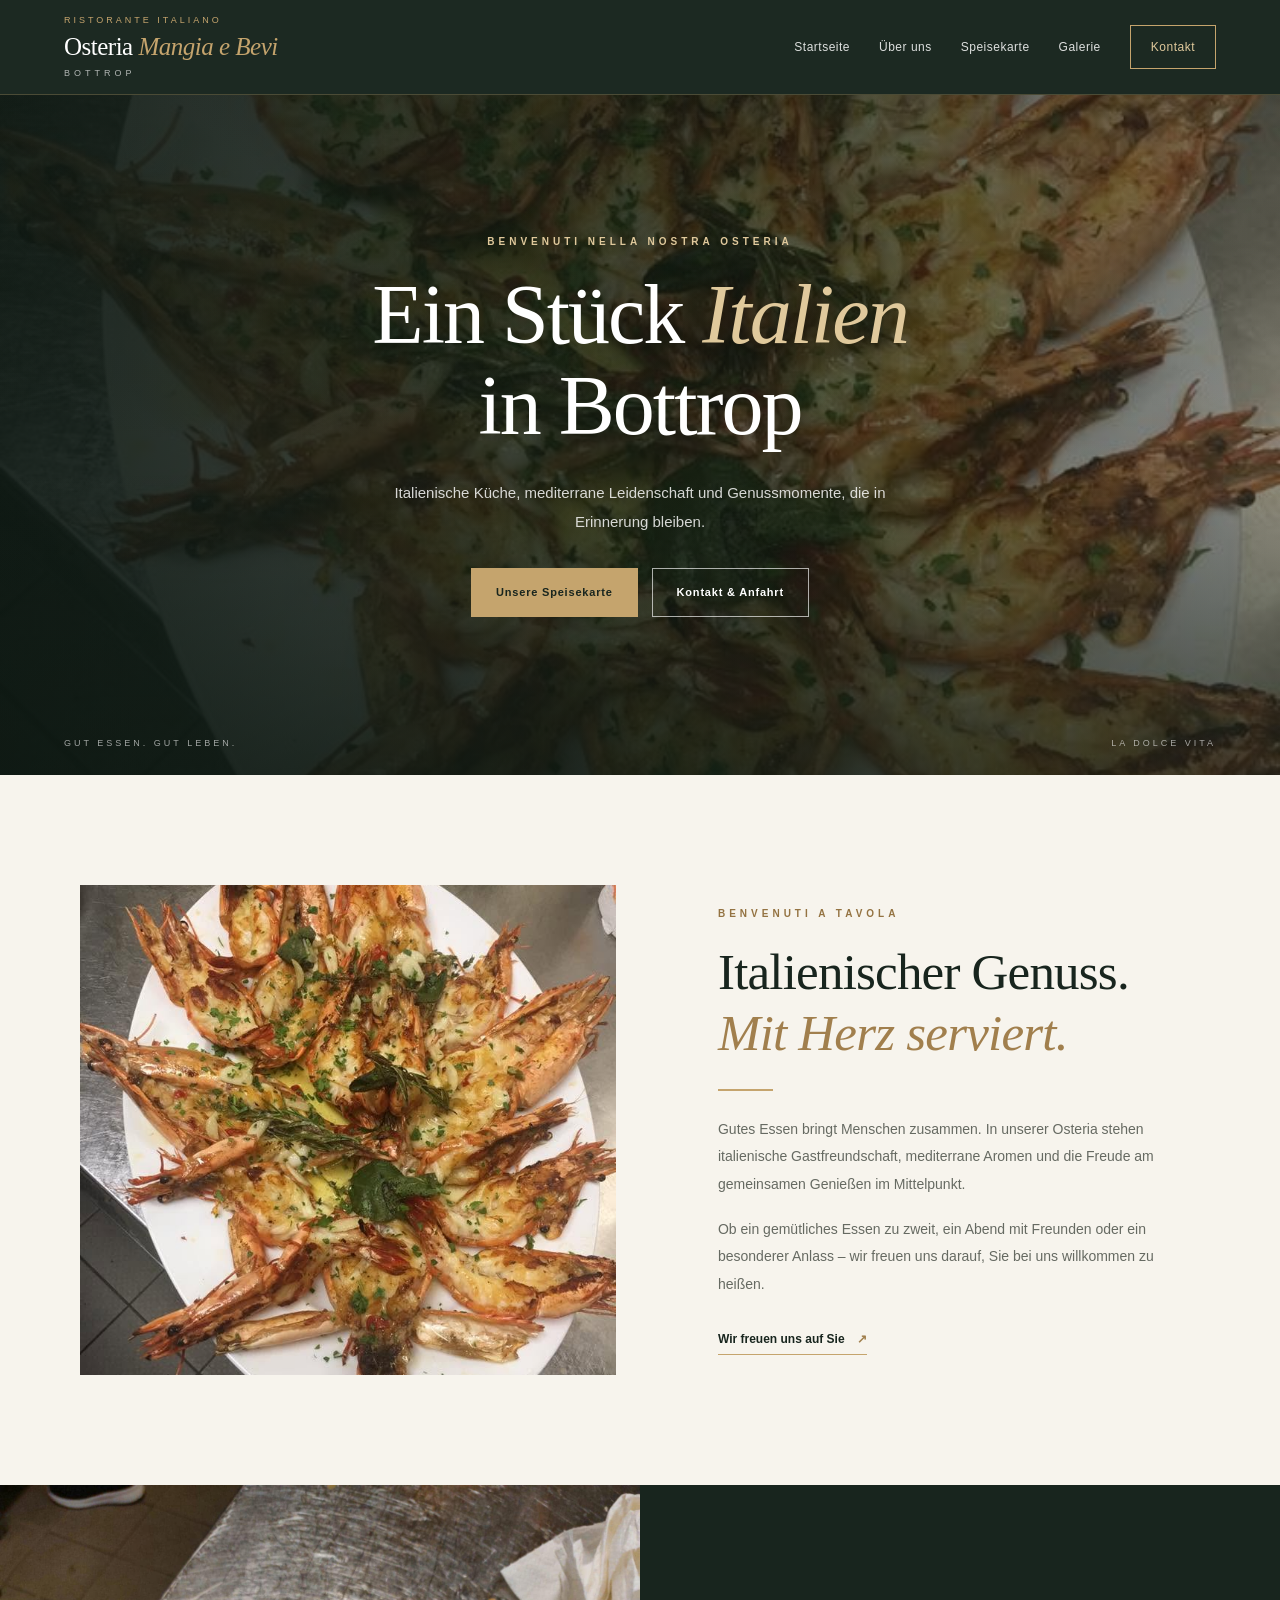
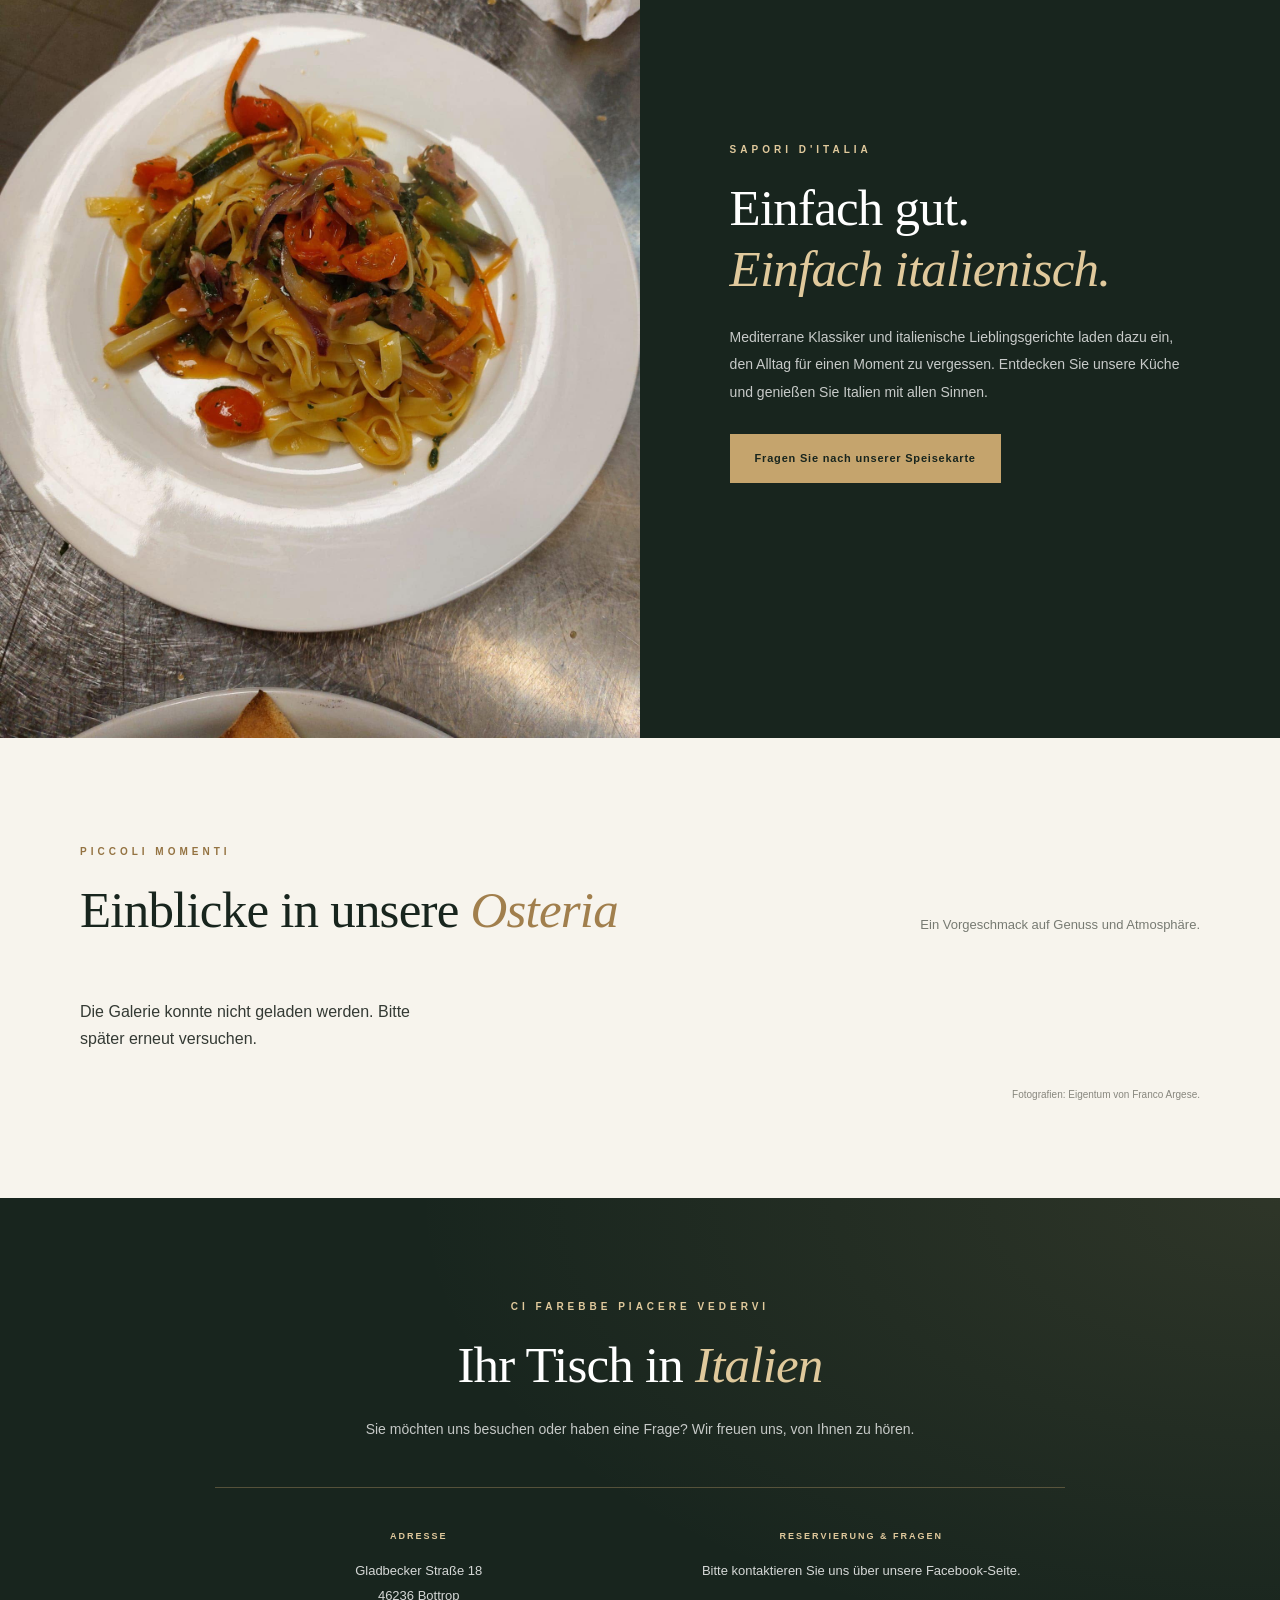
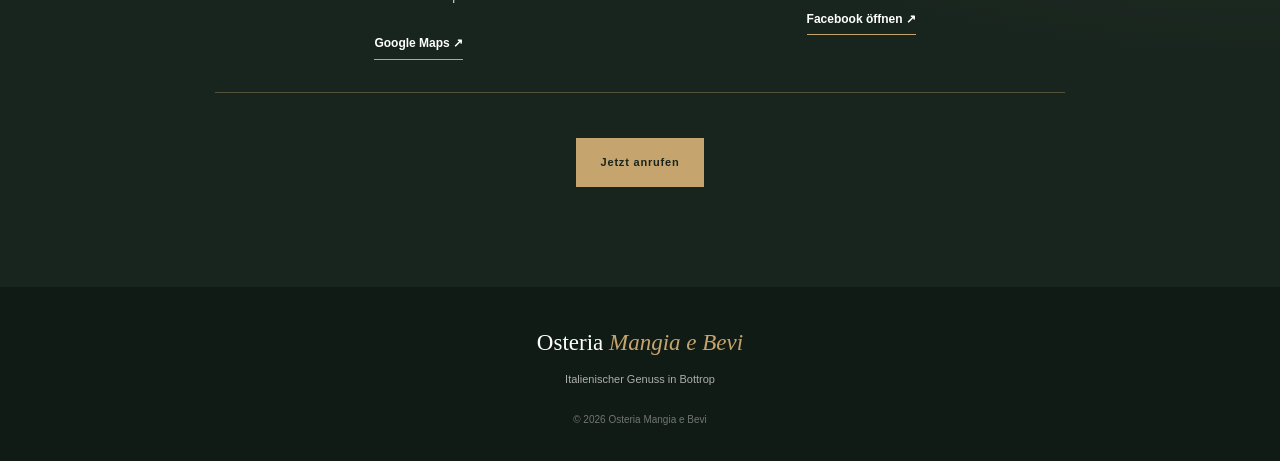
==== index.html @ 904810dc "Update index.html" ====
<!DOCTYPE html>
<html lang="de">
<head>
  <meta charset="UTF-8">
  <meta name="viewport" content="width=device-width, initial-scale=1.0">
  <meta name="theme-color" content="#18251e">
  <meta name="description" content="Osteria Mangia e Bevi in Bottrop – italienische Küche, mediterrane Spezialitäten und herzliche Gastfreundschaft.">
  <title>Osteria Mangia e Bevi | Bottrop</title>
  <link rel="stylesheet" href="styles.css">

  <style>
    .gallery-tools {
      display: flex;
      flex-wrap: wrap;
      align-items: center;
      gap: 15px;
      margin-bottom: 24px;
    }

    .gallery-folder-button {
      display: inline-block;
      padding: 12px 18px;
      border: 1px solid #c5a46d;
      color: #18251e;
      background: #c5a46d;
      font: inherit;
      font-size: 12px;
      cursor: pointer;
    }

    .gallery-folder-button:hover {
      background: #e0c99c;
    }

    .gallery-status {
      color: #777a72;
      font-size: 12px;
    }

    .gallery-item img {
      cursor: zoom-in;
    }

    .gallery-lightbox {
      position: fixed;
      z-index: 9999;
      inset: 0;
      display: none;
      align-items: center;
      justify-content: center;
      padding: 25px;
      background: rgba(10, 15, 11, 0.94);
    }

    .gallery-lightbox.is-open {
      display: flex;
    }

    .gallery-lightbox img {
      width: auto;
      max-width: 92vw;
      max-height: 85vh;
      object-fit: contain;
    }

    .gallery-lightbox-close {
      position: absolute;
      top: 15px;
      right: 22px;
      padding: 5px 12px;
      border: 1px solid #c5a46d;
      color: white;
      background: transparent;
      font-size: 28px;
      cursor: pointer;
    }

    @media (max-width: 700px) {
      .gallery-tools {
        align-items: flex-start;
        flex-direction: column;
      }
    }
  </style>
</head>

<body>

  <header class="site-header">
    <div class="header-inner">
      <a class="brand" href="#start" aria-label="Osteria Mangia e Bevi">
        <span class="brand-small">RISTORANTE ITALIANO</span>
        <span class="brand-name">Osteria <em>Mangia e Bevi</em></span>
        <span class="brand-location">BOTTROP</span>
      </a>

      <button class="menu-toggle" id="menu-toggle" type="button"
        aria-label="Menü öffnen" aria-expanded="false">
        <span></span><span></span><span></span>
      </button>

      <nav class="main-nav" id="main-nav" aria-label="Hauptnavigation">
        <a href="#start">Startseite</a>
        <a href="#osteria">Über uns</a>
        <a href="#speisekarte">Speisekarte</a>
        <a href="#galerie">Galerie</a>
        <a href="#kontakt" class="nav-contact">Kontakt</a>
      </nav>
    </div>
  </header>

  <main>
    <section class="hero" id="start">
      <div class="hero-overlay"></div>
      <div class="hero-content">
        <p class="eyebrow">Benvenuti nella nostra Osteria</p>
        <h1>Ein Stück <em>Italien</em><br>in Bottrop</h1>
        <p class="hero-description">
          Italienische Küche, mediterrane Leidenschaft und
          Genussmomente, die in Erinnerung bleiben.
        </p>
        <div class="hero-actions">
          <a href="#speisekarte" class="button button-primary">Unsere Speisekarte</a>
          <a href="#kontakt" class="button button-outline">Kontakt &amp; Anfahrt</a>
        </div>
      </div>
      <div class="hero-bottom">
        <span>GUT ESSEN. GUT LEBEN.</span>
        <span>LA DOLCE VITA</span>
      </div>
    </section>

    <section class="intro section-wrap" id="osteria">
      <div class="intro-image image-frame">
        <img src="images/grill1.jpg"
          alt="Mediterrane Küche der Osteria Mangia e Bevi" loading="lazy">
      </div>
      <div class="intro-content">
        <p class="eyebrow eyebrow-dark">Benvenuti a tavola</p>
        <h2>Italienischer Genuss.<br><em>Mit Herz serviert.</em></h2>
        <div class="small-divider"></div>
        <p>
          Gutes Essen bringt Menschen zusammen. In unserer Osteria
          stehen italienische Gastfreundschaft, mediterrane Aromen
          und die Freude am gemeinsamen Genießen im Mittelpunkt.
        </p>
        <p>
          Ob ein gemütliches Essen zu zweit, ein Abend mit Freunden
          oder ein besonderer Anlass – wir freuen uns darauf,
          Sie bei uns willkommen zu heißen.
        </p>
        <a href="#kontakt" class="text-link">Wir freuen uns auf Sie <span>↗</span></a>
      </div>
    </section>

    <section class="menu-teaser section-wrap" id="speisekarte">
      <div class="menu-image">
        <img src="images/pasta1.jpg" alt="Italienische Pasta" loading="lazy">
      </div>
      <div class="menu-content">
        <p class="eyebrow">Sapori d'Italia</p>
        <h2>Einfach gut.<br><em>Einfach italienisch.</em></h2>
        <p>
          Mediterrane Klassiker und italienische Lieblingsgerichte
          laden dazu ein, den Alltag für einen Moment zu vergessen.
          Entdecken Sie unsere Küche und genießen Sie Italien
          mit allen Sinnen.
        </p>
        <a href="#kontakt" class="button button-primary">
          Fragen Sie nach unserer Speisekarte
        </a>
      </div>
    </section>

    <section class="gallery section-wrap" id="galerie">
  <div class="section-heading">
    <div>
      <p class="eyebrow eyebrow-dark">Piccoli momenti</p>
      <h2>Einblicke in unsere <em>Osteria</em></h2>
    </div>
    <p>Ein Vorgeschmack auf Genuss und Atmosphäre.</p>
  </div>

  <div class="gallery-grid" id="gallery-grid">
    <p id="gallery-status">Fotos werden geladen ...</p>
  </div>

  <p class="photo-disclaimer">
    Fotografien: Eigentum von Franco Argese.
  </p>
</section>

<div class="gallery-lightbox" id="gallery-lightbox"
  role="dialog" aria-modal="true" aria-label="Foto vergrößert">
  <button class="gallery-lightbox-close" id="lightbox-close"
    type="button" aria-label="Foto schließen">×</button>
  <img id="lightbox-image" src="" alt="">
</div>

<script>
  // Mobile navigation
  const menuToggle = document.getElementById("menu-toggle");
  const mainNav = document.getElementById("main-nav");

  if (menuToggle && mainNav) {
    menuToggle.addEventListener("click", function () {
      const isOpen = mainNav.classList.toggle("is-open");
      menuToggle.setAttribute("aria-expanded", String(isOpen));
      menuToggle.setAttribute("aria-label", isOpen ? "Menü schließen" : "Menü öffnen");
    });

    mainNav.querySelectorAll("a").forEach(function (link) {
      link.addEventListener("click", function () {
        mainNav.classList.remove("is-open");
        menuToggle.setAttribute("aria-expanded", "false");
        menuToggle.setAttribute("aria-label", "Menü öffnen");
      });
    });
  }

  const year = document.getElementById("current-year");
  if (year) year.textContent = new Date().getFullYear();

  // Dynamische Galerie: liest alle Bilddateien aus dem öffentlichen GitHub-Ordner images
  const gallery = document.getElementById("gallery-grid");
  const status = document.getElementById("gallery-status");
  const lightbox = document.getElementById("gallery-lightbox");
  const lightboxImage = document.getElementById("lightbox-image");
  const lightboxClose = document.getElementById("lightbox-close");
  const githubImagesApi = "https://api.github.com/repos/giofal99/osteria-mangia-e-bevi/contents/images?ref=main";
  const imageExtensions = /\.(jpe?g|png|webp|gif|avif|bmp)$/i;

  function closeLightbox() {
    if (!lightbox || !lightboxImage) return;
    lightbox.classList.remove("is-open");
    lightboxImage.src = "";
  }

  if (lightboxClose) lightboxClose.addEventListener("click", closeLightbox);
  if (lightbox) {
    lightbox.addEventListener("click", function (event) {
      if (event.target === lightbox) closeLightbox();
    });
  }
  document.addEventListener("keydown", function (event) {
    if (event.key === "Escape") closeLightbox();
  });

  function showImage(src, name) {
    const figure = document.createElement("figure");
    figure.className = "gallery-item";

    const img = document.createElement("img");
    img.src = src;
    img.alt = name.replace(/\.[^.]+$/, "").replace(/[-_]/g, " ");
    img.loading = "lazy";
    img.decoding = "async";
    img.addEventListener("click", function () {
      lightboxImage.src = img.src;
      lightboxImage.alt = img.alt;
      lightbox.classList.add("is-open");
    });

    figure.appendChild(img);
    gallery.appendChild(figure);
  }

  async function loadGallery() {
    if (!gallery) return;
    try {
      const response = await fetch(githubImagesApi, {
        cache: "no-store",
        headers: { "Accept": "application/vnd.github+json" }
      });
      if (!response.ok) {
        throw new Error("GitHub API: " + response.status + " " + response.statusText);
      }
      const files = await response.json();
      if (!Array.isArray(files)) throw new Error("GitHub hat keine Dateiliste zurückgegeben.");

      const images = files
        .filter(function (file) {
          return file.type === "file" && imageExtensions.test(file.name);
        })
        .sort(function (a, b) {
          return a.name.localeCompare(b.name, "de", { numeric: true, sensitivity: "base" });
        });

      gallery.replaceChildren();
      if (images.length === 0) {
        if (status) {
          status.textContent = "Zurzeit sind keine Fotos vorhanden.";
          gallery.appendChild(status);
        }
        return;
      }

      images.forEach(function (file) {
        // URL del file dal repository pubblico; non serve aggiornare gallery-images.json
        showImage(file.download_url || ("images/" + encodeURIComponent(file.name)), file.name);
      });
    } catch (error) {
      console.error("Fehler beim Laden der Galerie:", error);
      gallery.replaceChildren();
      if (status) {
        status.textContent = "Die Galerie konnte nicht geladen werden. Bitte später erneut versuchen.";
        gallery.appendChild(status);
      }
    }
  }

  loadGallery();
</script>

    <section class="contact-section" id="kontakt">
      <div class="contact-inner">
        <p class="eyebrow">Ci farebbe piacere vedervi</p>
        <h2>Ihr Tisch in <em>Italien</em></h2>
        <p>
          Sie möchten uns besuchen oder haben eine Frage?
          Wir freuen uns, von Ihnen zu hören.
        </p>

        <div class="contact-details">
          <div class="contact-item">
            <span class="contact-label">ADRESSE</span>
            <p>Gladbecker Straße 18<br>46236 Bottrop</p>
            <a class="text-link"
              href="https://maps.app.goo.gl/m3fqGak7se7fkX836">Google Maps ↗</a>
          </div>
          <div class="contact-item">
            <span class="contact-label">RESERVIERUNG &amp; FRAGEN</span>
            <p>Bitte kontaktieren Sie uns über unsere Facebook-Seite.</p>
            <a class="text-link"
              href="https://www.facebook.com/profile.php?id=100063520782452"
              target="_blank" rel="noopener noreferrer">Facebook öffnen ↗</a>
          </div>
        </div>

        <a class="button button-primary"
          href="020417776065"
          target="_blank" rel="noopener noreferrer">Jetzt anrufen</a>
      </div>
    </section>
  </main>

  <footer class="site-footer">
    <a class="footer-brand" href="#start">Osteria <em>Mangia e Bevi</em></a>
    <p>Italienischer Genuss in Bottrop</p>
    <p class="footer-copy">© <span id="current-year">2026</span> Osteria Mangia e Bevi</p>
  </footer>

  

</body>
</html>
---- styles.css ----
/* ========================================
   OSTERIA MANGIA E BEVI — STYLESHEET
   Elegant Italian restaurant design
   ======================================== */

:root {
  --green: #18251e;
  --green-light: #26392e;
  --gold: #c5a46d;
  --gold-light: #e0c99c;
  --cream: #f7f4ed;
  --white: #ffffff;
  --text: #343a34;
  --muted: #777a72;
  --border: rgba(197, 164, 109, 0.35);
  --serif: Georgia, "Times New Roman", serif;
  --sans: Arial, Helvetica, sans-serif;
}

* {
  box-sizing: border-box;
}

html {
  scroll-behavior: smooth;
  scroll-padding-top: 90px;
}

body {
  margin: 0;
  color: var(--text);
  background: var(--cream);
  font-family: var(--sans);
  font-size: 16px;
  line-height: 1.7;
  -webkit-font-smoothing: antialiased;
}

body,
button,
a {
  -webkit-tap-highlight-color: transparent;
}

img {
  display: block;
  width: 100%;
  max-width: 100%;
  height: auto;
}

a {
  color: inherit;
  text-decoration: none;
}

button {
  font: inherit;
}

::selection {
  color: var(--white);
  background: var(--green-light);
}

/* ========================================
   HEADER
   ======================================== */

.site-header {
  position: sticky;
  z-index: 1000;
  top: 0;
  width: 100%;
  background: rgba(24, 37, 30, 0.98);
  border-bottom: 1px solid rgba(197, 164, 109, 0.28);
}

.header-inner {
  width: min(1200px, 90%);
  min-height: 94px;
  margin: 0 auto;
  display: flex;
  align-items: center;
  justify-content: space-between;
  gap: 32px;
}

.brand {
  display: flex;
  flex-direction: column;
  align-items: flex-start;
  flex-shrink: 0;
  color: var(--white);
  line-height: 1.25;
}

.brand-small {
  margin-bottom: 5px;
  color: var(--gold);
  font-size: 9px;
  letter-spacing: 3px;
}

.brand-name {
  font-family: var(--serif);
  font-size: 25px;
  letter-spacing: -0.5px;
}

.brand-name em,
.footer-brand em {
  color: var(--gold);
  font-weight: normal;
}

.brand-location {
  margin-top: 5px;
  color: rgba(255, 255, 255, 0.65);
  font-size: 9px;
  letter-spacing: 4px;
}

.main-nav {
  display: flex;
  align-items: center;
  justify-content: flex-end;
  gap: 29px;
}

.main-nav a {
  position: relative;
  padding: 9px 0;
  color: rgba(255, 255, 255, 0.85);
  font-size: 12px;
  letter-spacing: 0.5px;
  transition: color 0.25s ease;
}

.main-nav a:not(.nav-contact)::after {
  position: absolute;
  right: 0;
  bottom: 2px;
  left: 0;
  height: 1px;
  background: var(--gold);
  content: "";
  transform: scaleX(0);
  transform-origin: left;
  transition: transform 0.25s ease;
}

.main-nav a:not(.nav-contact):hover::after {
  transform: scaleX(1);
}

.main-nav a:hover {
  color: var(--gold-light);
}

.main-nav .nav-contact {
  padding: 11px 20px;
  border: 1px solid var(--gold);
  color: var(--gold-light);
  transition: background 0.25s ease, color 0.25s ease;
}

.main-nav .nav-contact:hover {
  color: var(--green);
  background: var(--gold);
}

.menu-toggle {
  display: none;
}

/* ========================================
   HERO
   ======================================== */

.hero {
  position: relative;
  isolation: isolate;
  display: flex;
  min-height: 680px;
  align-items: center;
  justify-content: center;
  overflow: hidden;
  padding: 100px 24px 120px;
  color: var(--white);
  background:
    linear-gradient(
      90deg,
      rgba(13, 24, 18, 0.92) 0%,
      rgba(13, 24, 18, 0.76) 48%,
      rgba(13, 24, 18, 0.45) 100%
    ),
    url("images/grill1.jpg") center 55% / cover no-repeat,
    var(--green);
}

.hero-overlay {
  position: absolute;
  z-index: -1;
  inset: 0;
  background: linear-gradient(
    0deg,
    rgba(13, 24, 18, 0.55),
    transparent 45%,
    rgba(13, 24, 18, 0.12)
  );
  pointer-events: none;
}

.hero-content {
  width: min(850px, 100%);
  margin: 0 auto;
  text-align: center;
  animation: hero-appear 0.9s ease both;
}

.eyebrow {
  margin: 0 0 20px;
  color: var(--gold-light);
  font-size: 10px;
  font-weight: 600;
  letter-spacing: 4px;
  line-height: 1.7;
  text-transform: uppercase;
}

.eyebrow-dark {
  color: #947342;
}

.hero h1 {
  margin: 0;
  font-family: var(--serif);
  font-size: clamp(46px, 7vw, 84px);
  font-weight: normal;
  line-height: 1.08;
  letter-spacing: -2px;
}

.hero h1 em,
.menu-content h2 em,
.intro-content h2 em,
.section-heading h2 em,
.contact-inner h2 em {
  color: var(--gold-light);
  font-weight: normal;
}

.hero-description {
  max-width: 560px;
  margin: 28px auto 32px;
  color: rgba(255, 255, 255, 0.82);
  font-size: 15px;
  line-height: 1.9;
}

.hero-actions {
  display: flex;
  flex-wrap: wrap;
  justify-content: center;
  gap: 14px;
}

.button {
  display: inline-flex;
  min-height: 49px;
  align-items: center;
  justify-content: center;
  padding: 13px 24px;
  border: 1px solid transparent;
  font-size: 11px;
  font-weight: 600;
  letter-spacing: 0.8px;
  line-height: 1.5;
  text-align: center;
  transition:
    background 0.25s ease,
    color 0.25s ease,
    border-color 0.25s ease,
    transform 0.25s ease;
}

.button:hover {
  transform: translateY(-2px);
}

.button-primary {
  border-color: var(--gold);
  color: var(--green);
  background: var(--gold);
}

.button-primary:hover {
  border-color: var(--gold-light);
  background: var(--gold-light);
}

.button-outline {
  border-color: rgba(255, 255, 255, 0.65);
  color: var(--white);
  background: transparent;
}

.button-outline:hover {
  border-color: var(--gold);
  color: var(--gold-light);
}

.hero-bottom {
  position: absolute;
  right: 5%;
  bottom: 24px;
  left: 5%;
  display: flex;
  justify-content: space-between;
  gap: 16px;
  color: rgba(255, 255, 255, 0.6);
  font-size: 9px;
  letter-spacing: 3px;
}

/* ========================================
   SHARED SECTIONS
   ======================================== */

.section-wrap {
  width: min(1120px, 88%);
  margin: 0 auto;
}

.intro,
.menu-teaser,
.gallery {
  padding-top: 110px;
  padding-bottom: 110px;
}

h2 {
  font-family: var(--serif);
  font-size: clamp(34px, 4vw, 51px);
  font-weight: normal;
  line-height: 1.2;
  letter-spacing: -0.8px;
}

.small-divider {
  width: 55px;
  height: 2px;
  margin: 25px 0;
  background: var(--gold);
}

/* ========================================
   INTRODUCTION
   ======================================== */

.intro {
  display: grid;
  grid-template-columns: 1fr 0.9fr;
  align-items: center;
  gap: clamp(45px, 8vw, 105px);
}

.intro-image {
  position: relative;
  min-width: 0;
  padding: 0;
  background: transparent;
}

.intro-image.image-frame::before {
  display: none;
}

.intro-image img {
  width: 100%;
  height: 490px;
  object-fit: cover;
  object-position: center;
}

.intro-content h2 {
  margin: 0;
  color: var(--green);
}

.intro-content h2 em {
  color: #a17f4d;
}

.intro-content > p:not(.eyebrow) {
  margin: 0 0 18px;
  color: #666a62;
  font-size: 14px;
  line-height: 1.95;
}

.text-link {
  display: inline-flex;
  align-items: center;
  gap: 12px;
  margin-top: 13px;
  padding-bottom: 5px;
  border-bottom: 1px solid var(--gold);
  color: var(--green);
  font-size: 12px;
  font-weight: 600;
  transition: color 0.2s ease;
}

.text-link span {
  color: #a17f4d;
  transition: transform 0.2s ease;
}

.text-link:hover {
  color: #947342;
}

.text-link:hover span {
  transform: translate(3px, -3px);
}

/* ========================================
   MENU TEASER
   ======================================== */

.menu-teaser {
  display: grid;
  grid-template-columns: 1fr 1fr;
  align-items: stretch;
  gap: 0;
  width: 100%;
  padding: 0;
  background: var(--green);
}

.menu-image {
  min-width: 0;
  min-height: 530px;
  overflow: hidden;
}

.menu-image img {
  width: 100%;
  height: 100%;
  min-height: 530px;
  object-fit: cover;
  transition: transform 0.7s ease;
}

.menu-teaser:hover .menu-image img {
  transform: scale(1.025);
}

.menu-content {
  display: flex;
  flex-direction: column;
  align-items: flex-start;
  justify-content: center;
  padding: clamp(40px, 7vw, 95px);
  color: var(--white);
}

.menu-content h2 {
  margin: 0 0 24px;
}

.menu-content > p:not(.eyebrow) {
  max-width: 470px;
  margin: 0 0 28px;
  color: rgba(255, 255, 255, 0.76);
  font-size: 14px;
  line-height: 1.95;
}

.menu-content .button {
  max-width: 100%;
}

/* ========================================
   GALLERY
   ======================================== */

.gallery {
  padding-top: 105px;
  padding-bottom: 95px;
}

.section-heading {
  display: flex;
  align-items: flex-end;
  justify-content: space-between;
  gap: 35px;
  margin-bottom: 40px;
}

.section-heading h2 {
  margin: 0;
  color: var(--green);
}

.section-heading h2 em {
  color: #a17f4d;
}

.section-heading > p {
  max-width: 280px;
  margin: 0 0 5px;
  color: var(--muted);
  font-size: 13px;
}

.gallery-grid {
  display: grid;
  grid-template-columns: repeat(3, minmax(0, 1fr));
  gap: 22px;
}

.gallery-item {
  position: relative;
  min-width: 0;
  margin: 0;
  overflow: hidden;
  background: #e8e1d4;
}

.gallery-item img {
  width: 100%;
  height: 310px;
  object-fit: cover;
  transition: transform 0.5s ease, filter 0.5s ease;
}

.gallery-item:hover img {
  transform: scale(1.045);
  filter: brightness(0.92);
}

.photo-disclaimer {
  margin: 18px 0 0;
  color: #88877e;
  font-size: 10px;
  text-align: right;
}

/* ========================================
   CONTACT
   ======================================== */

.contact-section {
  position: relative;
  padding: 100px 24px;
  overflow: hidden;
  color: var(--white);
  background:
    radial-gradient(
      ellipse at top right,
      rgba(197, 164, 109, 0.13),
      transparent 48%
    ),
    var(--green);
  text-align: center;
}

.contact-inner {
  width: min(850px, 100%);
  margin: 0 auto;
}

.contact-inner h2 {
  margin: 0 0 22px;
}

.contact-inner > p:not(.eyebrow) {
  max-width: 550px;
  margin: 0 auto 35px;
  color: rgba(255, 255, 255, 0.75);
  font-size: 14px;
}

.contact-details {
  display: grid;
  grid-template-columns: repeat(2, minmax(0, 1fr));
  gap: 35px;
  margin: 45px 0;
  padding: 32px 0;
  border-top: 1px solid var(--border);
  border-bottom: 1px solid var(--border);
}

.contact-item {
  min-width: 0;
}

.contact-label {
  color: var(--gold-light);
  font-size: 9px;
  font-weight: 600;
  letter-spacing: 2px;
}

.contact-item p {
  margin: 12px 0;
  color: rgba(255, 255, 255, 0.82);
  font-size: 13px;
  line-height: 1.9;
}

.contact-item .text-link {
  color: var(--white);
  border-color: var(--gold);
}

.contact-item .text-link:hover {
  color: var(--gold-light);
}

/* ========================================
   FOOTER
   ======================================== */

.site-footer {
  padding: 36px 20px 25px;
  color: rgba(255, 255, 255, 0.65);
  background: #111b15;
  text-align: center;
}

.footer-brand {
  color: var(--white);
  font-family: var(--serif);
  font-size: 23px;
}

.site-footer > p {
  margin: 8px 0;
  font-size: 11px;
}

.site-footer .footer-copy {
  margin-top: 22px;
  color: rgba(255, 255, 255, 0.4);
  font-size: 10px;
}

/* ========================================
   ANIMATIONS
   ======================================== */

@keyframes hero-appear {
  from {
    opacity: 0;
    transform: translateY(15px);
  }

  to {
    opacity: 1;
    transform: translateY(0);
  }
}

/* ========================================
   TABLETS
   ======================================== */

@media (max-width: 900px) {
  .header-inner {
    width: 90%;
    min-height: 82px;
  }

  .brand-name {
    font-size: 22px;
  }

  .main-nav {
    gap: 17px;
  }

  .main-nav a {
    font-size: 11px;
  }

  .main-nav .nav-contact {
    padding: 9px 12px;
  }

  .intro {
    gap: 40px;
  }

  .intro-image img {
    height: 430px;
  }

  .menu-content {
    padding: 45px;
  }

  .menu-image,
  .menu-image img {
    min-height: 480px;
  }

  .gallery-grid {
    gap: 15px;
  }

  .gallery-item img {
    height: 250px;
  }
}

/* ========================================
   MOBILE NAVIGATION
   ======================================== */

@media (max-width: 700px) {
  html {
    scroll-padding-top: 75px;
  }

  .header-inner {
    min-height: 76px;
  }

  .brand-small {
    font-size: 8px;
    letter-spacing: 2px;
  }

  .brand-name {
    font-size: 21px;
  }

  .brand-location {
    font-size: 8px;
  }

  .menu-toggle {
    display: flex;
    width: 44px;
    height: 44px;
    flex-direction: column;
    align-items: center;
    justify-content: center;
    gap: 6px;
    padding: 0;
    border: 1px solid rgba(197, 164, 109, 0.6);
    background: transparent;
    cursor: pointer;
  }

  .menu-toggle span {
    display: block;
    width: 19px;
    height: 1px;
    background: var(--gold-light);
    transition: transform 0.25s ease;
  }

  .menu-toggle[aria-expanded="true"] span:first-child {
    transform: translateY(3.5px) rotate(45deg);
  }

  .menu-toggle[aria-expanded="true"] span:nth-child(2) {
    opacity: 0;
  }

  .menu-toggle[aria-expanded="true"] span:last-child {
    transform: translateY(-10.5px) rotate(-45deg);
  }

  .main-nav {
    position: absolute;
    top: 100%;
    right: 0;
    left: 0;
    display: none;
    align-items: stretch;
    gap: 0;
    padding: 12px 5% 22px;
    border-top: 1px solid rgba(197, 164, 109, 0.2);
    background: var(--green);
  }

  .main-nav.is-open {
    display: flex;
    flex-direction: column;
  }

  .main-nav a {
    padding: 13px 5px;
    border-bottom: 1px solid rgba(255, 255, 255, 0.08);
    font-size: 13px;
  }

  .main-nav a:not(.nav-contact)::after {
    display: none;
  }

  .main-nav .nav-contact {
    align-self: flex-start;
    margin-top: 13px;
    padding: 10px 18px;
    border: 1px solid var(--gold);
  }

  /* Hero */

  .hero {
    min-height: 590px;
    padding: 80px 22px 100px;
    background-position: center;
  }

  .hero h1 {
    font-size: clamp(43px, 11vw, 65px);
    letter-spacing: -1px;
  }

  .hero-description {
    max-width: 420px;
    margin: 24px auto 28px;
    font-size: 13px;
  }

  .hero-bottom {
    bottom: 20px;
    font-size: 8px;
    letter-spacing: 1.7px;
  }

  .button {
    min-height: 47px;
    padding: 12px 17px;
    font-size: 10px;
  }

  /* Intro */

  .section-wrap {
    width: 88%;
  }

  .intro {
    grid-template-columns: 1fr;
    gap: 35px;
    padding-top: 70px;
    padding-bottom: 75px;
  }

  .intro-image img {
    height: 350px;
  }

  .intro-content h2,
  .menu-content h2,
  .section-heading h2,
  .contact-inner h2 {
    font-size: clamp(34px, 9vw, 45px);
  }

  .intro-content > p:not(.eyebrow) {
    font-size: 13px;
  }

  /* Menu */

  .menu-teaser {
    grid-template-columns: 1fr;
  }

  .menu-image,
  .menu-image img {
    min-height: 0;
    height: 320px;
  }

  .menu-content {
    padding: 55px 7%;
  }

  .menu-content > p:not(.eyebrow) {
    font-size: 13px;
  }

  /* Gallery */

  .gallery {
    padding-top: 75px;
    padding-bottom: 70px;
  }

  .section-heading {
    align-items: flex-start;
    flex-direction: column;
    gap: 13px;
    margin-bottom: 27px;
  }

  .section-heading > p {
    font-size: 12px;
  }

  .gallery-grid {
    grid-template-columns: 1fr;
    gap: 18px;
  }

  .gallery-item img {
    height: 300px;
  }

  .photo-disclaimer {
    font-size: 9px;
  }

  /* Contact */

  .contact-section {
    padding: 75px 6%;
  }

  .contact-details {
    grid-template-columns: 1fr;
    gap: 24px;
    margin: 35px 0;
    padding: 27px 0;
  }

  .contact-inner > p:not(.eyebrow) {
    font-size: 13px;
  }

  .contact-item p {
    font-size: 13px;
  }

  .site-footer {
    padding-top: 30px;
  }
}

/* ========================================
   SMALL PHONES
   ======================================== */

@media (max-width: 380px) {
  .brand-name {
    font-size: 18px;
  }

  .brand-small {
    font-size: 7px;
    letter-spacing: 1.5px;
  }

  .hero {
    min-height: 560px;
  }

  .hero-actions {
    flex-direction: column;
    align-items: stretch;
    width: min(280px, 100%);
    margin: 0 auto;
  }

  .hero-bottom {
    letter-spacing: 1px;
  }

  .intro-image img {
    height: 270px;
  }

  .gallery-item img {
    height: 245px;
  }
}

/* ========================================
   ACCESSIBILITY
   ======================================== */

@media (prefers-reduced-motion: reduce) {
  *,
  *::before,
  *::after {
    scroll-behavior: auto !important;
    animation-duration: 0.01ms !important;
    animation-iteration-count: 1 !important;
    transition-duration: 0.01ms !important;
  }
}
.gallery-lightbox {
  position: fixed;
  z-index: 9999;
  inset: 0;
  display: none;
  align-items: center;
  justify-content: center;
  padding: 24px;
  background: rgba(10, 15, 11, 0.94);
}

.gallery-lightbox.is-open {
  display: flex;
}

.gallery-lightbox img {
  width: auto;
  max-width: 92vw;
  max-height: 85vh;
  object-fit: contain;
}

.gallery-lightbox-close {
  position: absolute;
  top: 15px;
  right: 22px;
  padding: 5px 12px;
  border: 1px solid #c5a46d;
  color: white;
  background: transparent;
  font-size: 28px;
  cursor: pointer;
}
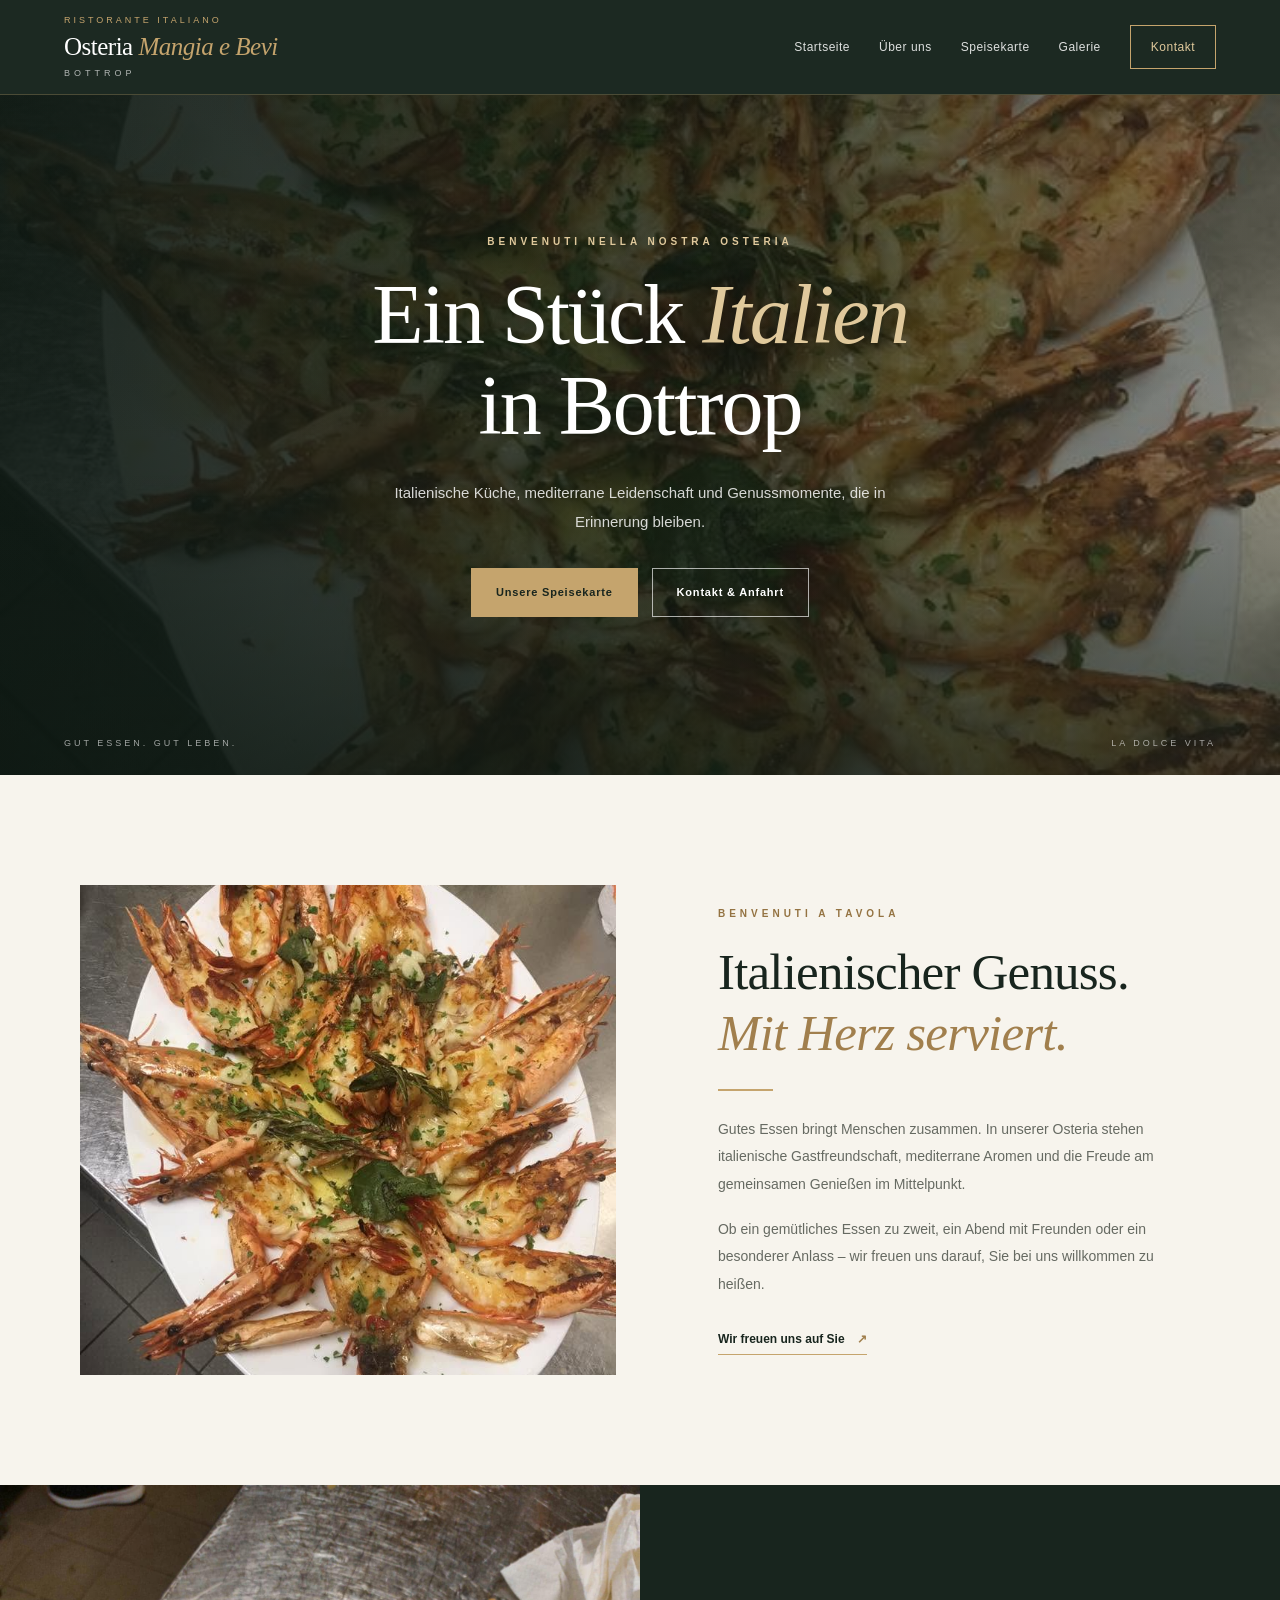
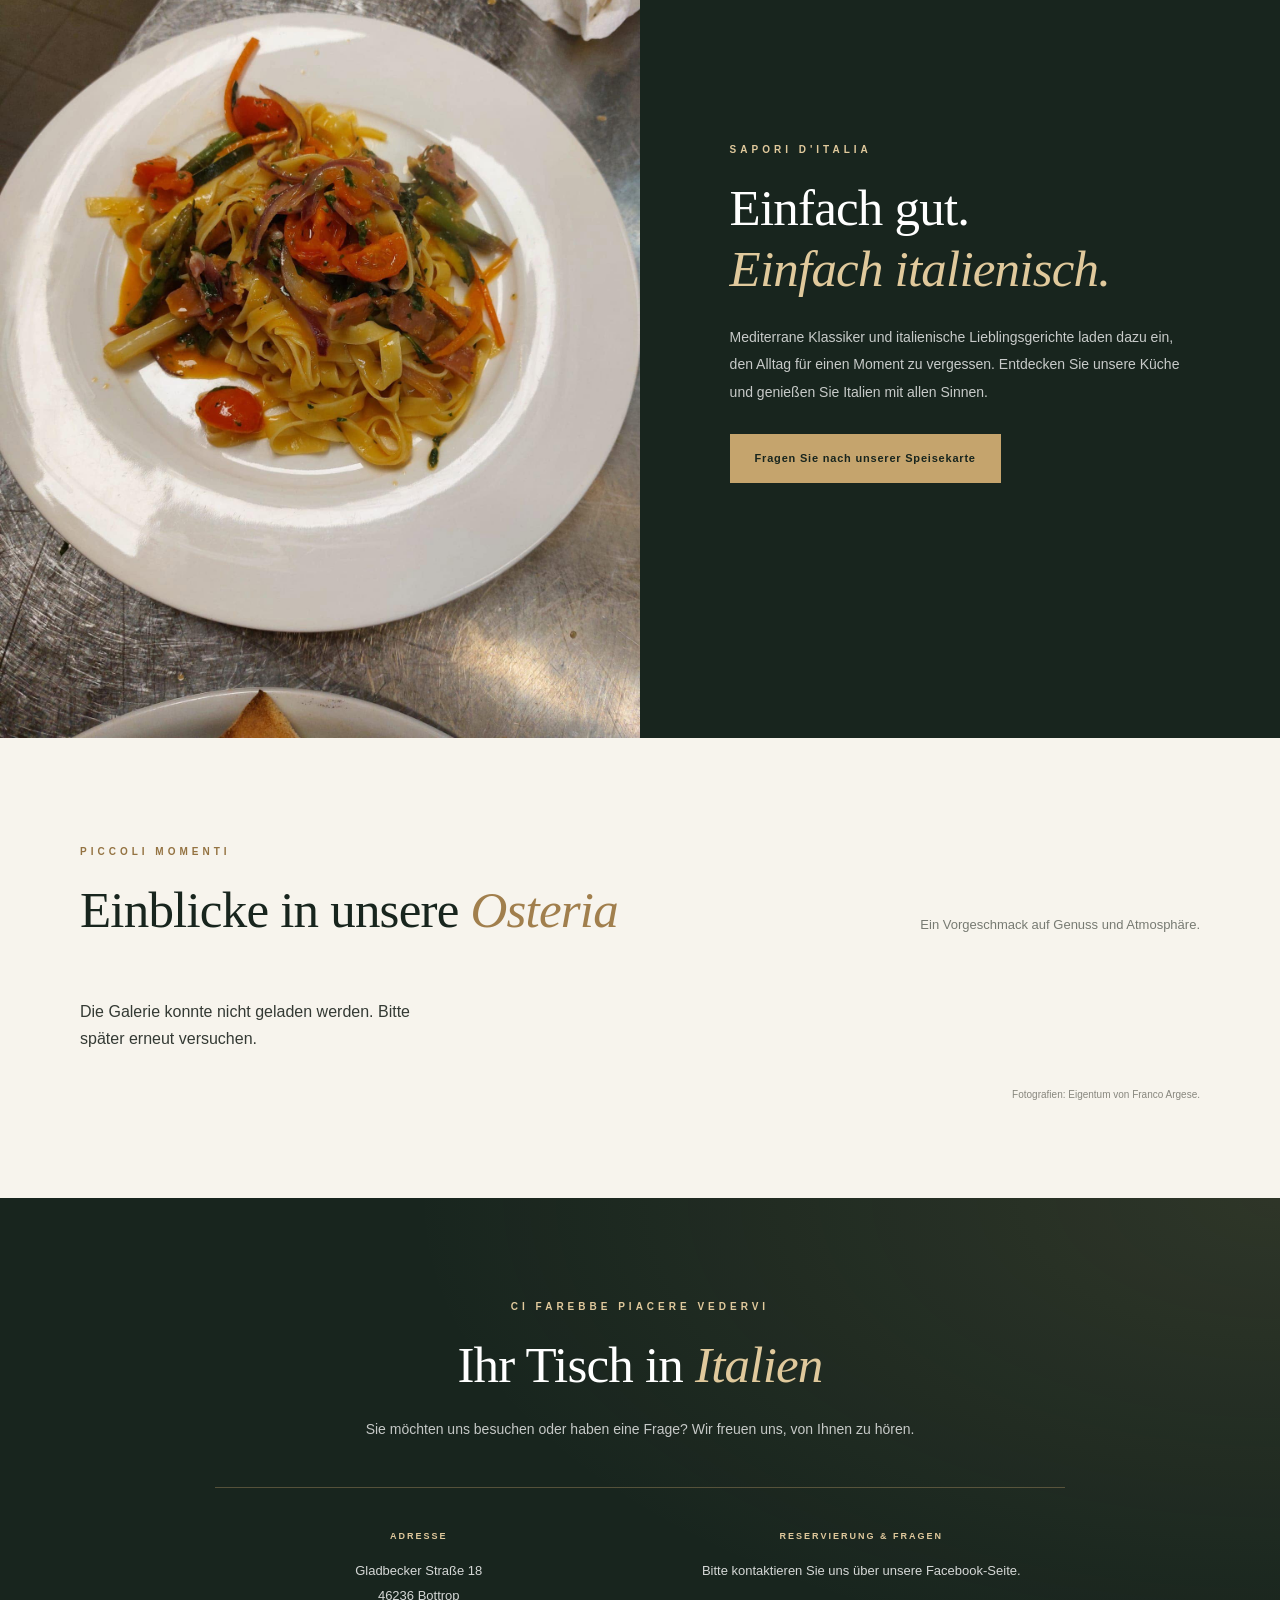
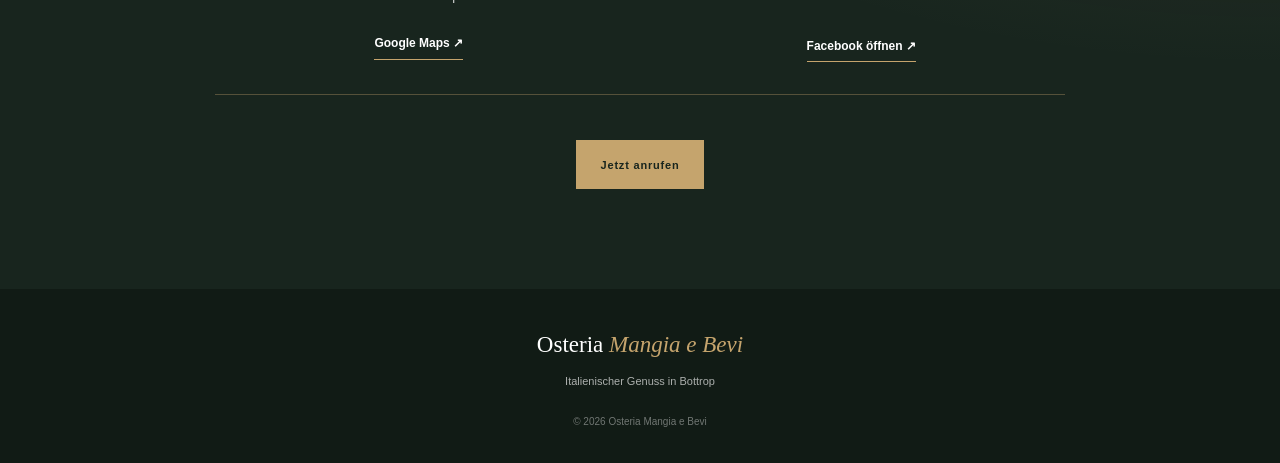
==== commit 09c30a23: "Update index.html" ====
--- a/index.html
+++ b/index.html
@@ -331,6 +331,7 @@
           <div class="contact-item">
             <span class="contact-label">RESERVIERUNG &amp; FRAGEN</span>
             <p>Bitte kontaktieren Sie uns über unsere Facebook-Seite.</p>
+            <br>
             <a class="text-link"
               href="https://www.facebook.com/profile.php?id=100063520782452"
               target="_blank" rel="noopener noreferrer">Facebook öffnen ↗</a>
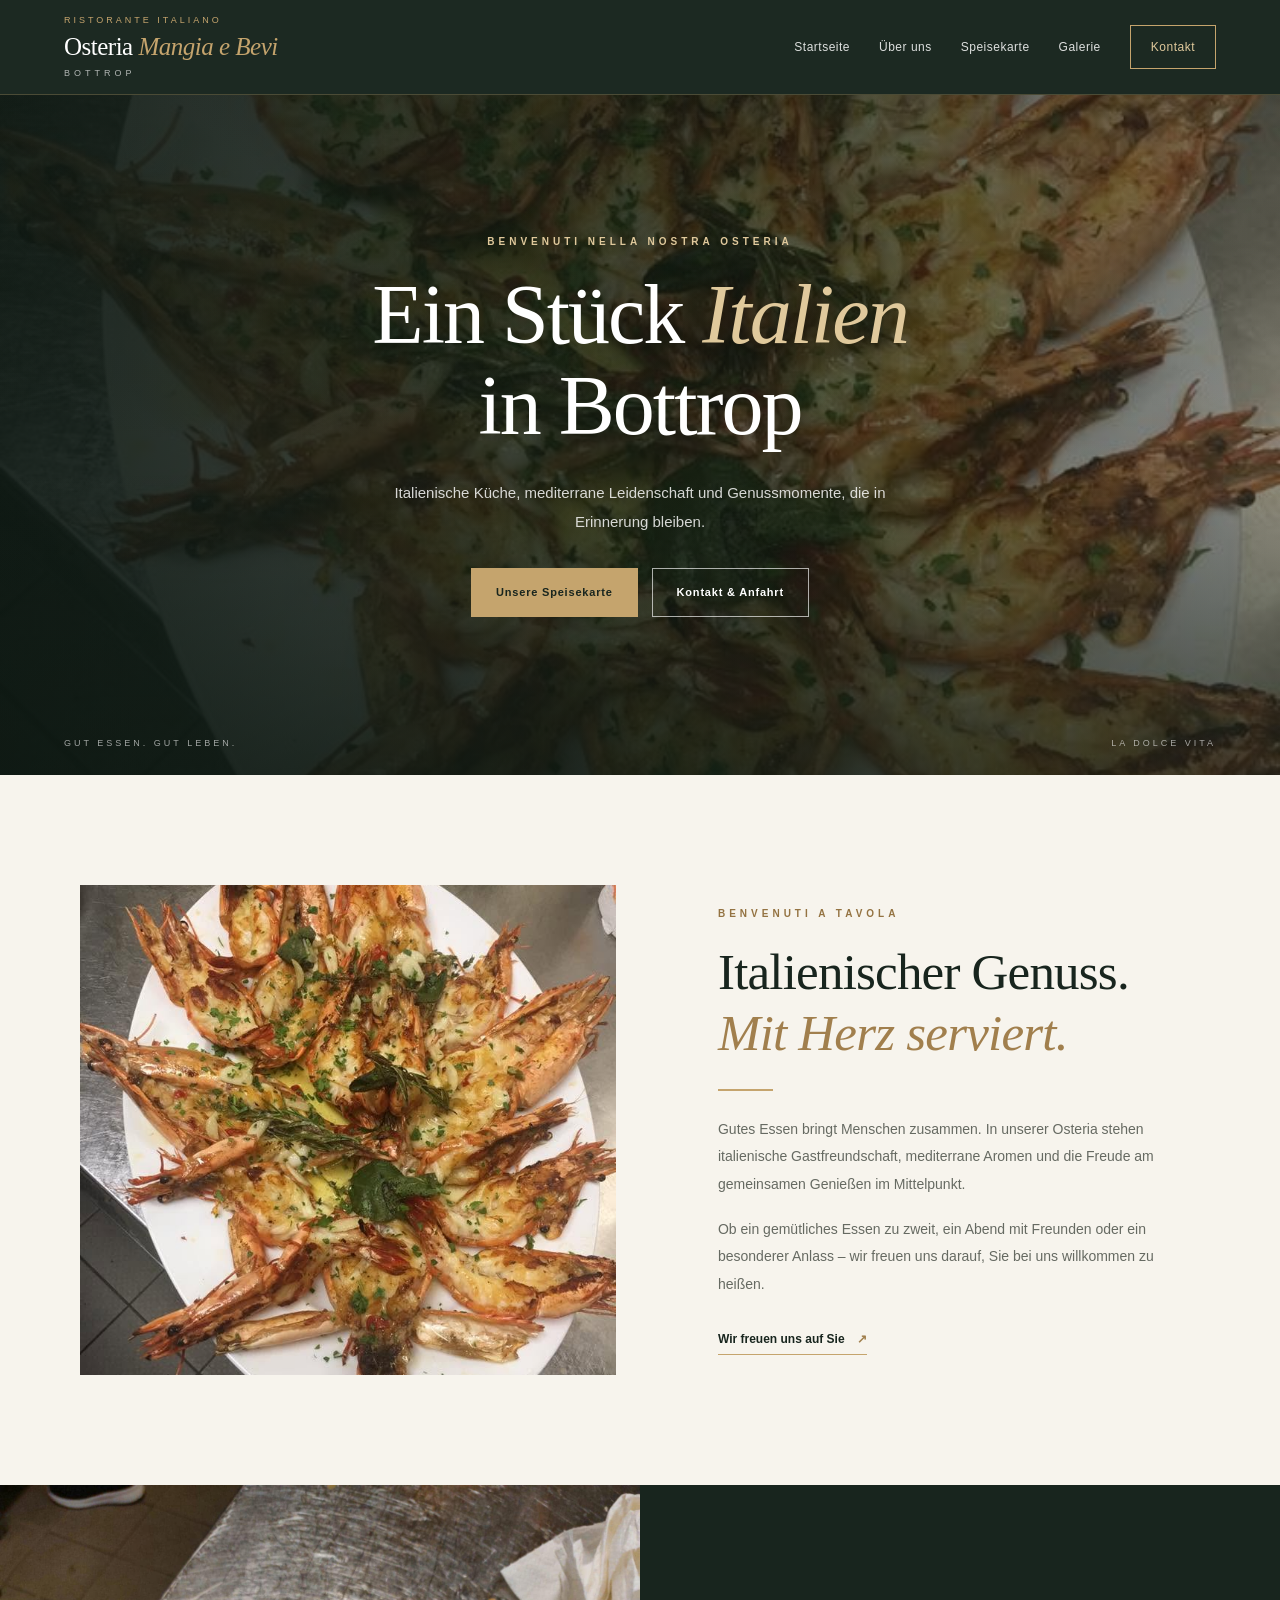
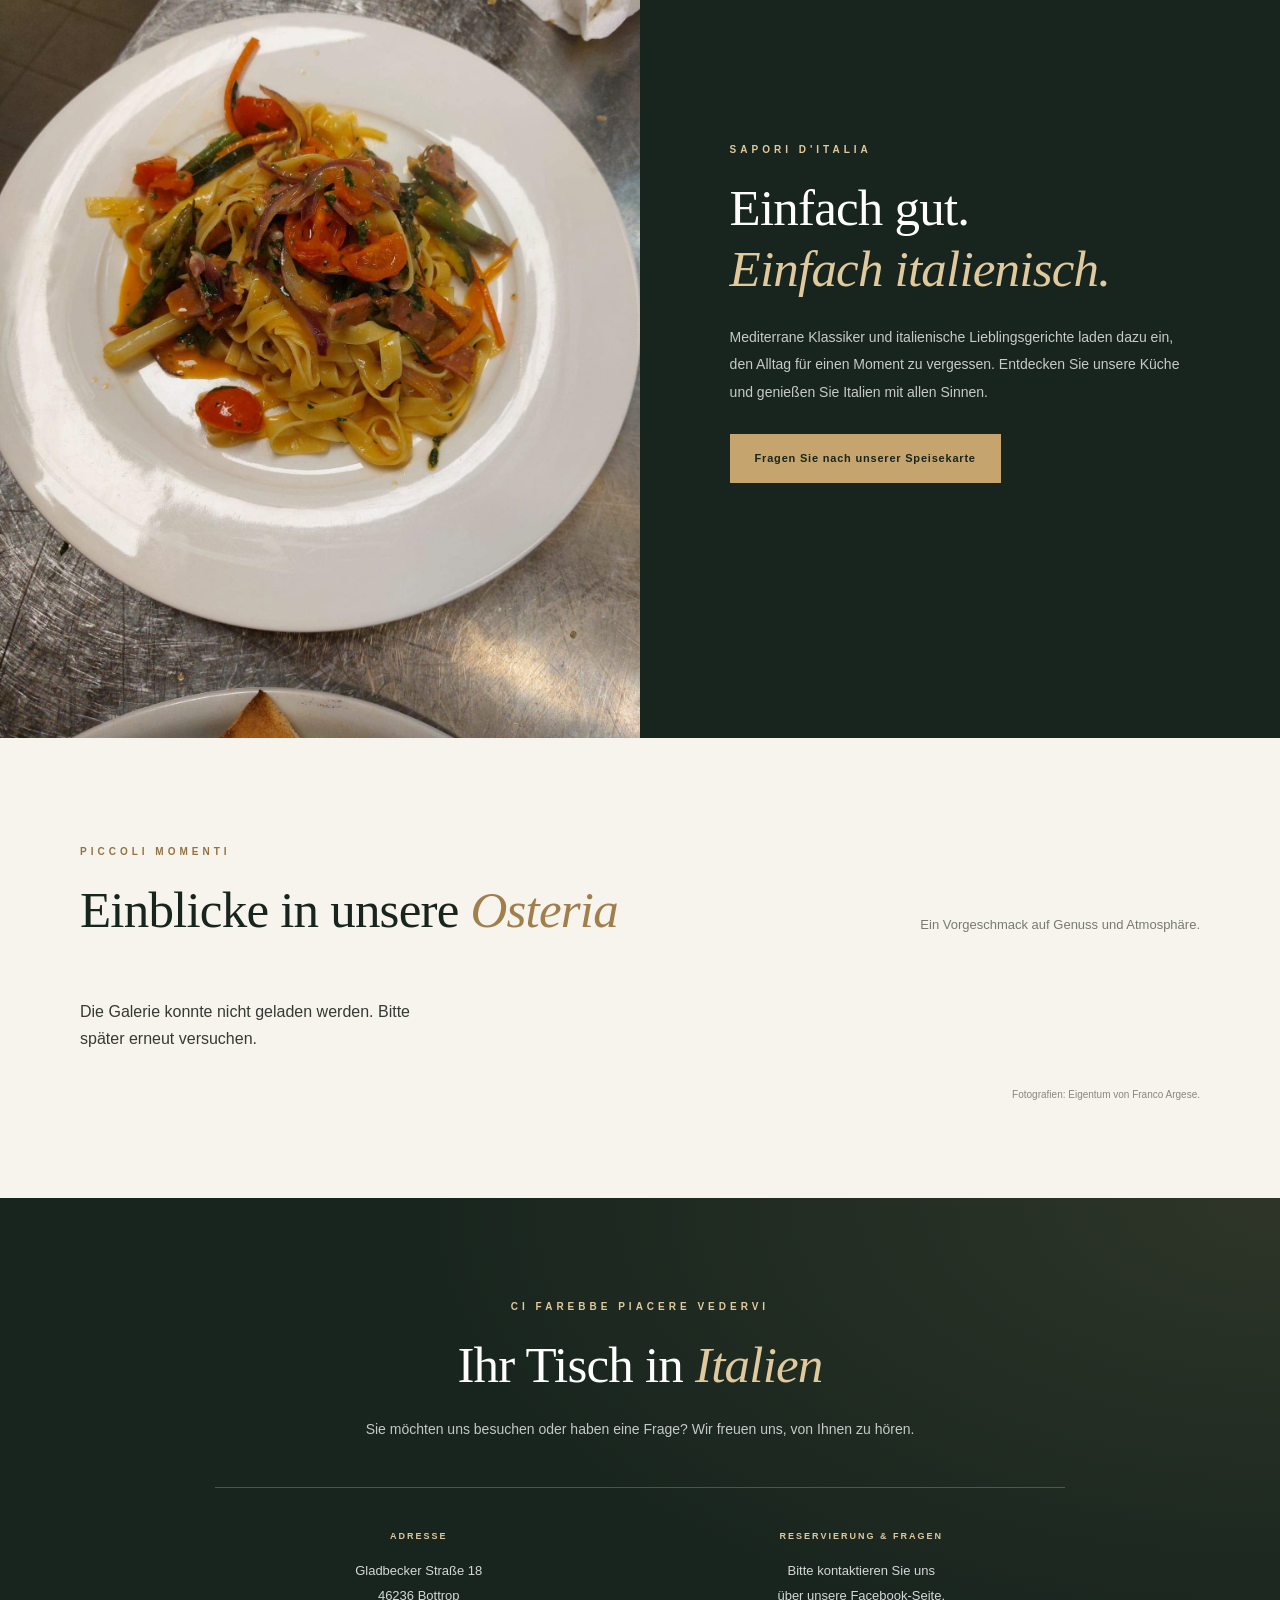
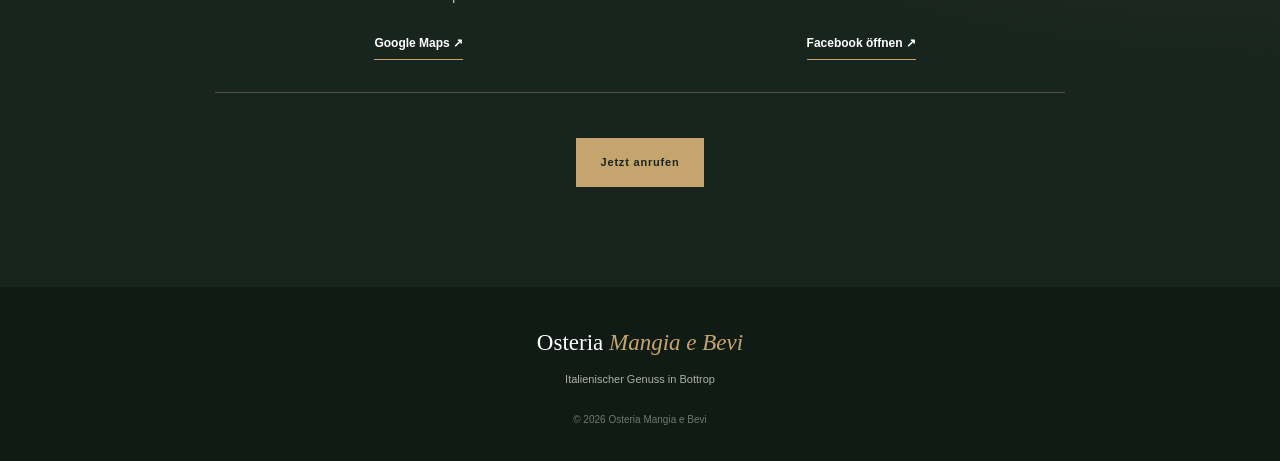
==== commit 4532b22e: "Update index.html" ====
--- a/index.html
+++ b/index.html
@@ -330,8 +330,7 @@
           </div>
           <div class="contact-item">
             <span class="contact-label">RESERVIERUNG &amp; FRAGEN</span>
-            <p>Bitte kontaktieren Sie uns über unsere Facebook-Seite.</p>
-            <br>
+            <p>Bitte kontaktieren Sie uns<br>über unsere Facebook-Seite.</p>
             <a class="text-link"
               href="https://www.facebook.com/profile.php?id=100063520782452"
               target="_blank" rel="noopener noreferrer">Facebook öffnen ↗</a>
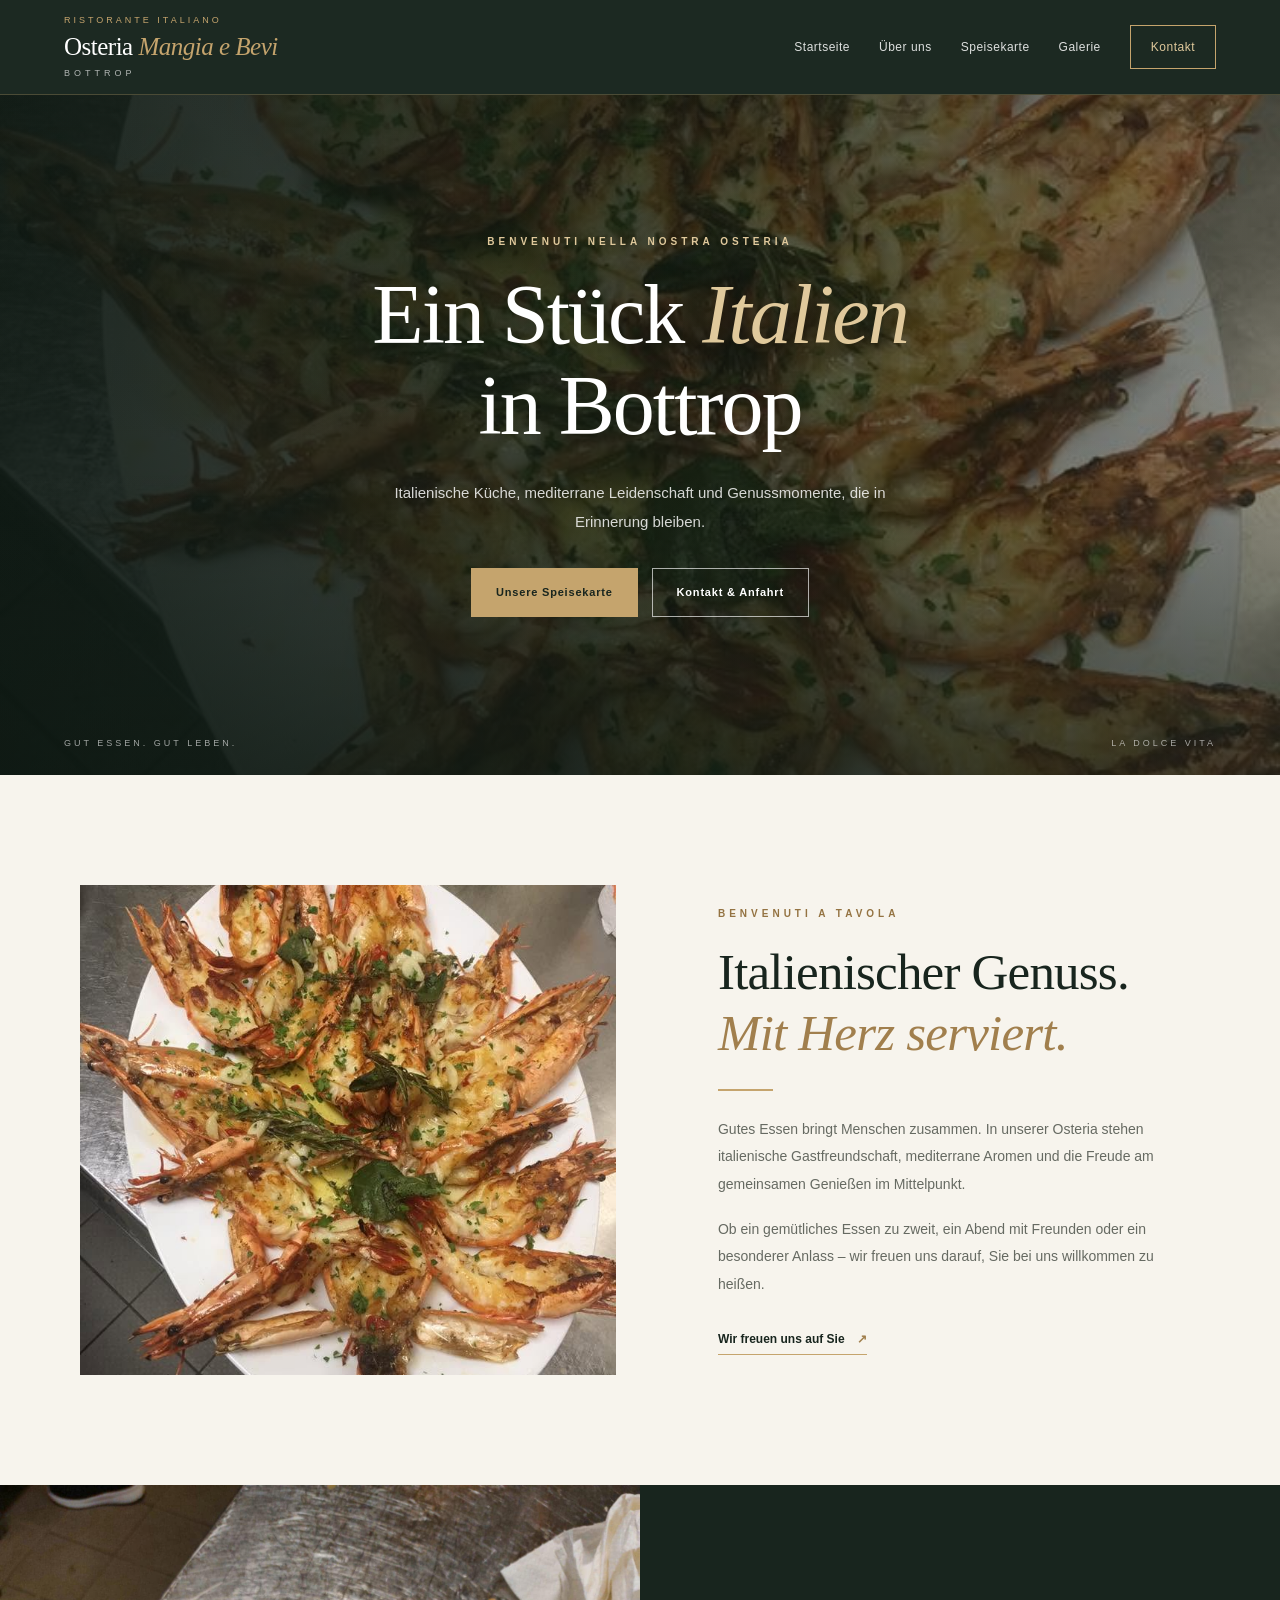
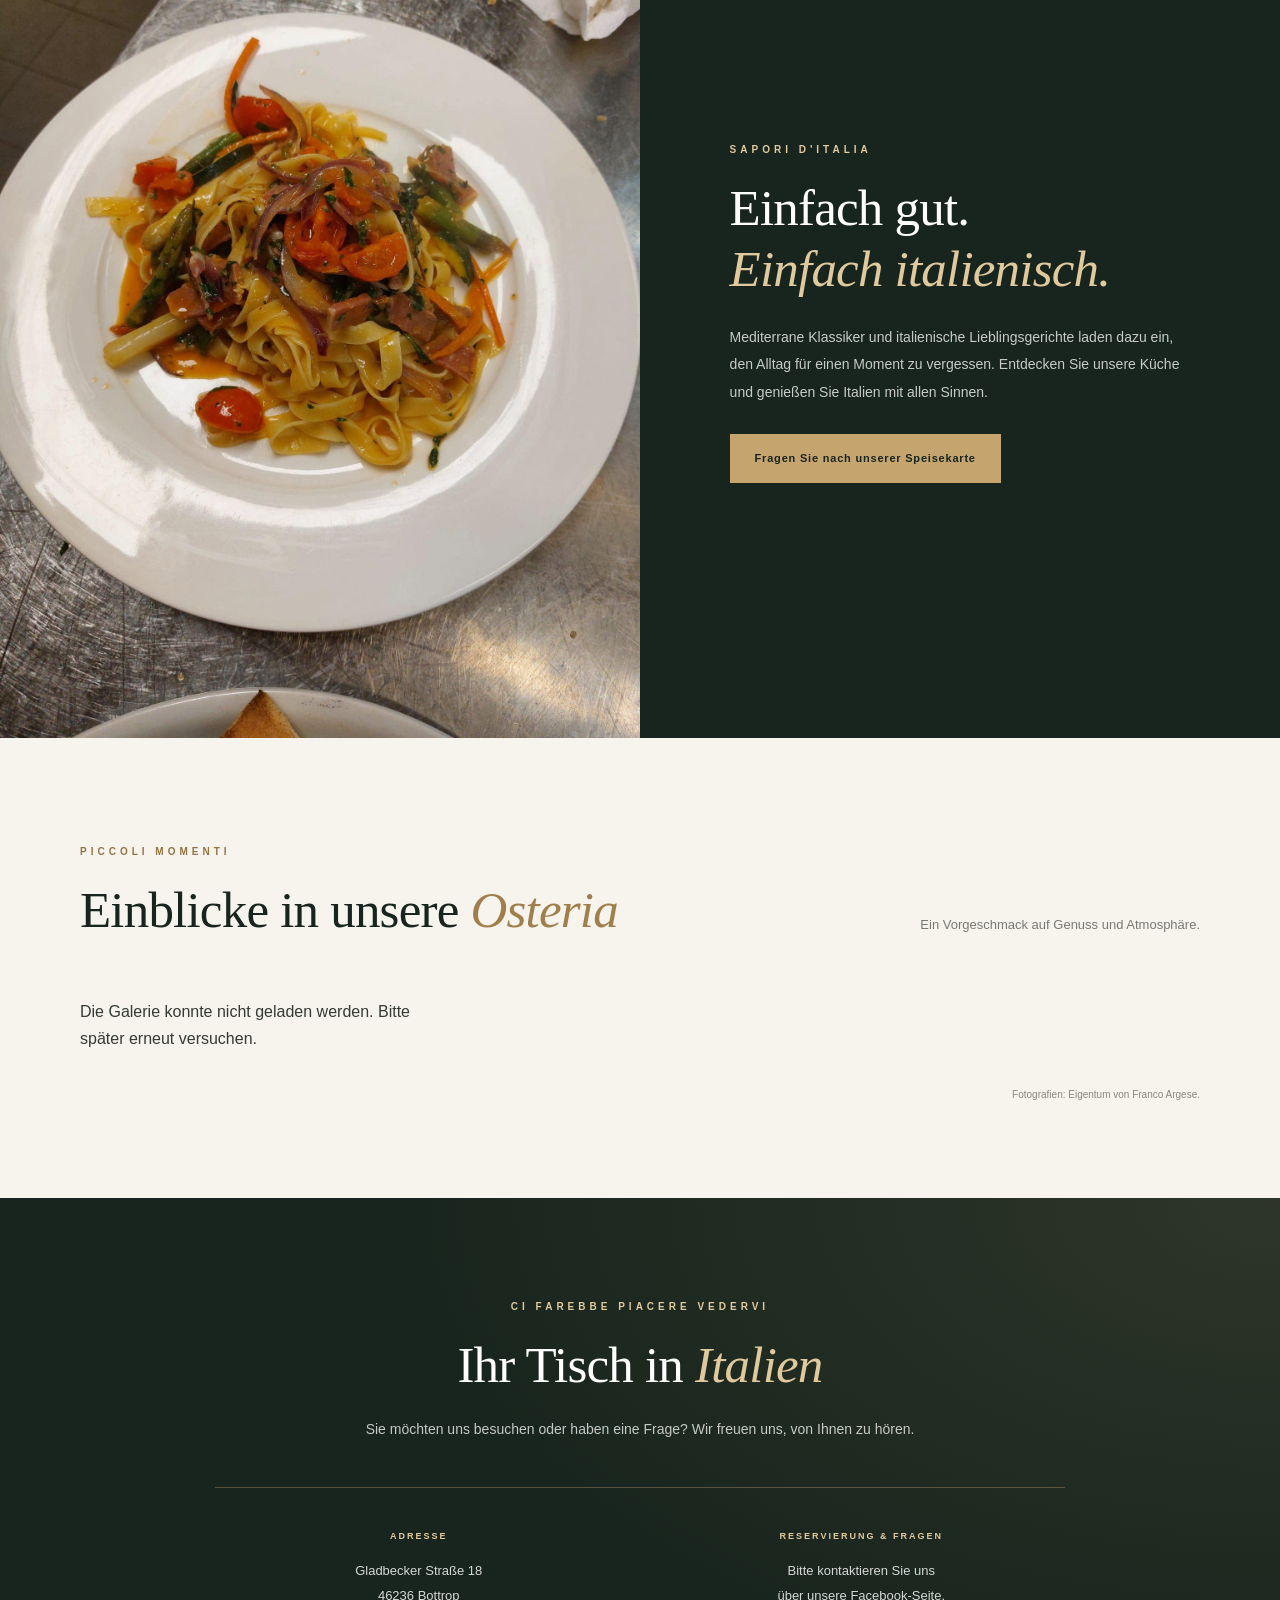
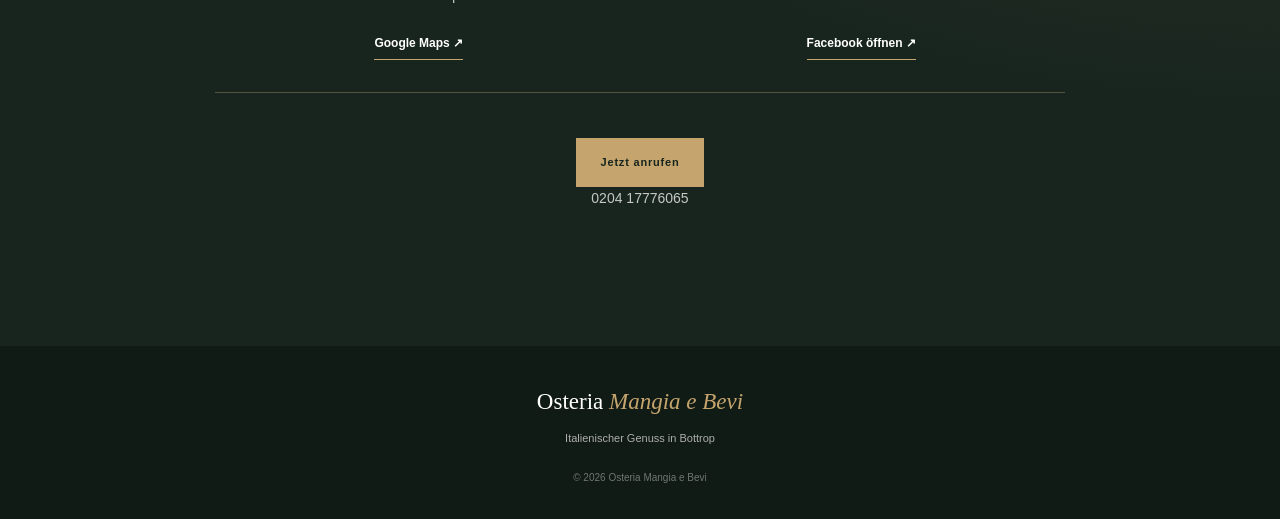
==== commit 3d6e6635: "Update index.html" ====
--- a/index.html
+++ b/index.html
@@ -340,6 +340,7 @@
         <a class="button button-primary"
           href="020417776065"
           target="_blank" rel="noopener noreferrer">Jetzt anrufen</a>
+        <p>0204 17776065</p>
       </div>
     </section>
   </main>
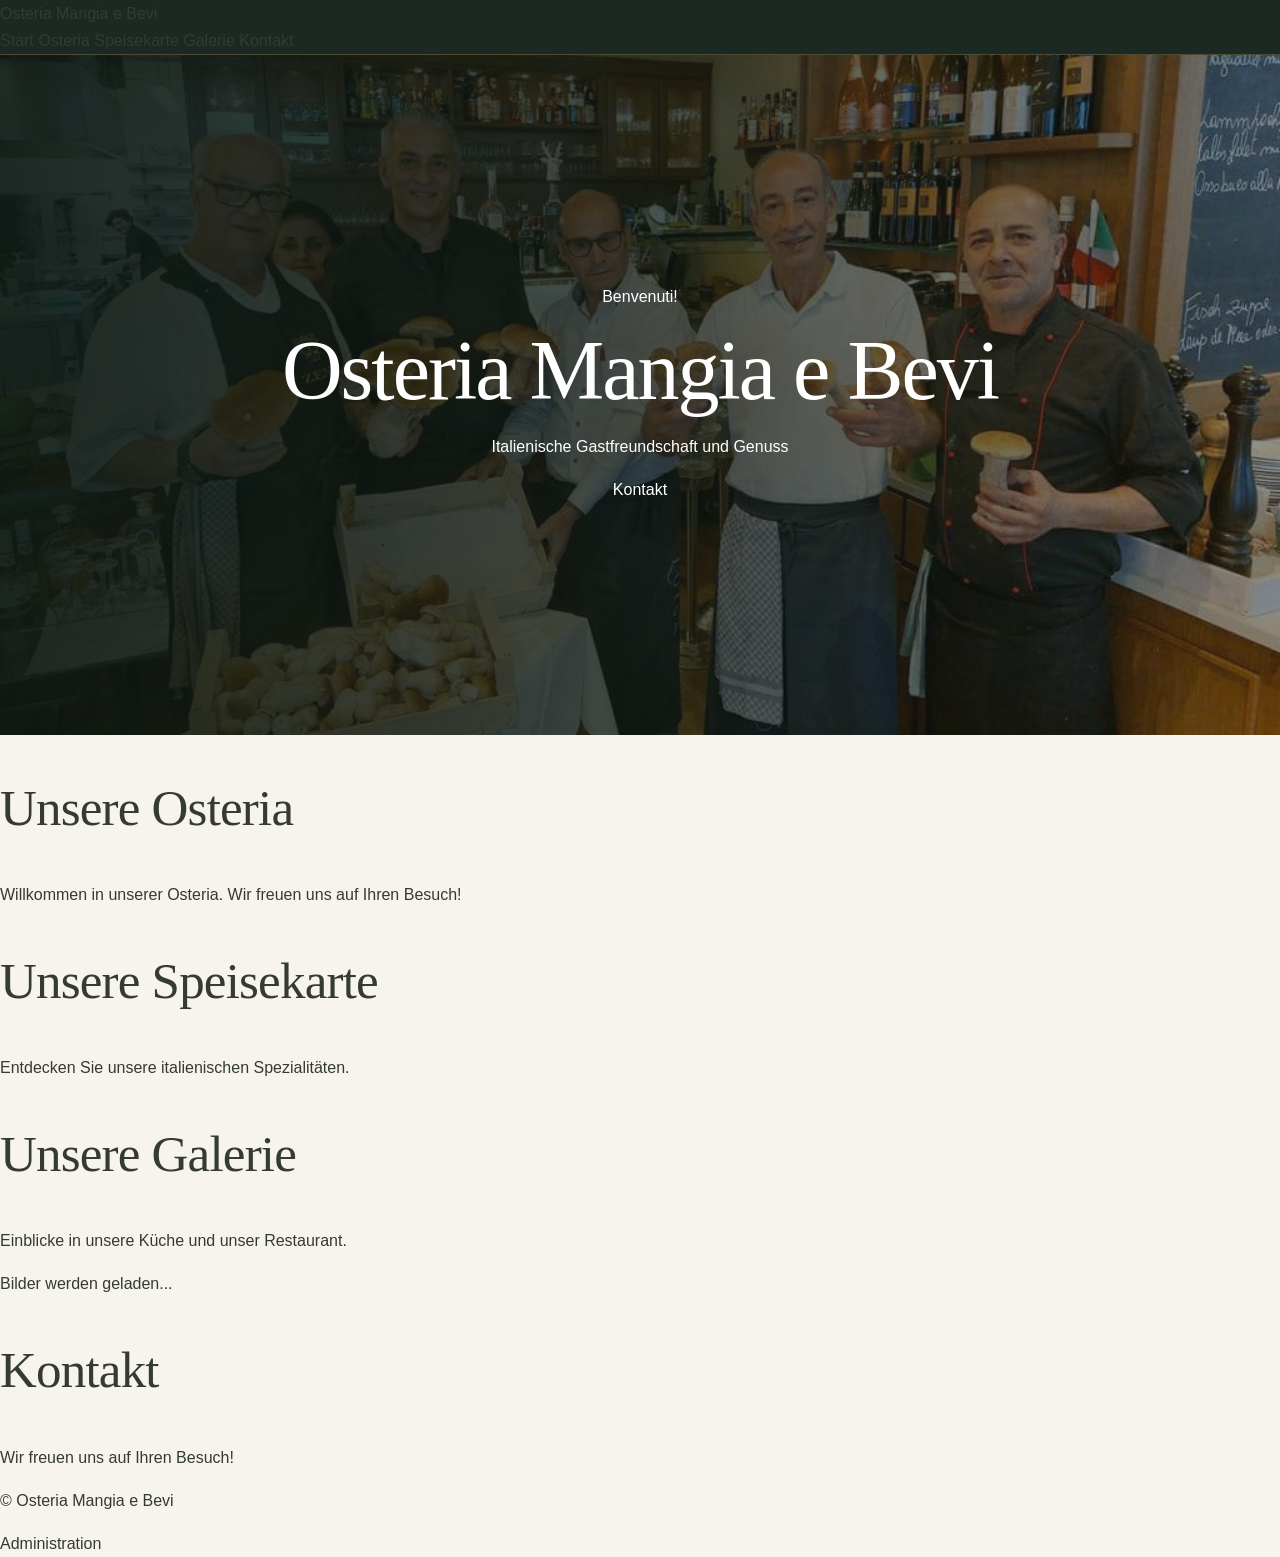
==== commit 1b439208: "Update index.html" ====
--- a/index.html
+++ b/index.html
@@ -4,354 +4,61 @@
   <meta charset="UTF-8">
   <meta name="viewport" content="width=device-width, initial-scale=1.0">
   <meta name="theme-color" content="#18251e">
-  <meta name="description" content="Osteria Mangia e Bevi in Bottrop – italienische Küche, mediterrane Spezialitäten und herzliche Gastfreundschaft.">
-  <title>Osteria Mangia e Bevi | Bottrop</title>
+  <title>Osteria Mangia e Bevi</title>
   <link rel="stylesheet" href="styles.css">
-
-  <style>
-    .gallery-tools {
-      display: flex;
-      flex-wrap: wrap;
-      align-items: center;
-      gap: 15px;
-      margin-bottom: 24px;
-    }
-
-    .gallery-folder-button {
-      display: inline-block;
-      padding: 12px 18px;
-      border: 1px solid #c5a46d;
-      color: #18251e;
-      background: #c5a46d;
-      font: inherit;
-      font-size: 12px;
-      cursor: pointer;
-    }
-
-    .gallery-folder-button:hover {
-      background: #e0c99c;
-    }
-
-    .gallery-status {
-      color: #777a72;
-      font-size: 12px;
-    }
-
-    .gallery-item img {
-      cursor: zoom-in;
-    }
-
-    .gallery-lightbox {
-      position: fixed;
-      z-index: 9999;
-      inset: 0;
-      display: none;
-      align-items: center;
-      justify-content: center;
-      padding: 25px;
-      background: rgba(10, 15, 11, 0.94);
-    }
-
-    .gallery-lightbox.is-open {
-      display: flex;
-    }
-
-    .gallery-lightbox img {
-      width: auto;
-      max-width: 92vw;
-      max-height: 85vh;
-      object-fit: contain;
-    }
-
-    .gallery-lightbox-close {
-      position: absolute;
-      top: 15px;
-      right: 22px;
-      padding: 5px 12px;
-      border: 1px solid #c5a46d;
-      color: white;
-      background: transparent;
-      font-size: 28px;
-      cursor: pointer;
-    }
-
-    @media (max-width: 700px) {
-      .gallery-tools {
-        align-items: flex-start;
-        flex-direction: column;
-      }
-    }
-  </style>
 </head>
-
 <body>
-
   <header class="site-header">
-    <div class="header-inner">
-      <a class="brand" href="#start" aria-label="Osteria Mangia e Bevi">
-        <span class="brand-small">RISTORANTE ITALIANO</span>
-        <span class="brand-name">Osteria <em>Mangia e Bevi</em></span>
-        <span class="brand-location">BOTTROP</span>
-      </a>
-
-      <button class="menu-toggle" id="menu-toggle" type="button"
-        aria-label="Menü öffnen" aria-expanded="false">
-        <span></span><span></span><span></span>
-      </button>
-
-      <nav class="main-nav" id="main-nav" aria-label="Hauptnavigation">
-        <a href="#start">Startseite</a>
-        <a href="#osteria">Über uns</a>
-        <a href="#speisekarte">Speisekarte</a>
-        <a href="#galerie">Galerie</a>
-        <a href="#kontakt" class="nav-contact">Kontakt</a>
-      </nav>
-    </div>
+    <a class="logo" href="#start">Osteria Mangia e Bevi</a>
+    <button class="menu-toggle" aria-label="Menü öffnen"
+      aria-expanded="false" aria-controls="primary-nav">☰</button>
+    <nav class="nav" id="primary-nav">
+      <a href="#start">Start</a>
+      <a href="#osteria">Osteria</a>
+      <a href="#speisekarte">Speisekarte</a>
+      <a href="#galerie">Galerie</a>
+      <a href="#kontakt">Kontakt</a>
+    </nav>
   </header>
 
   <main>
-    <section class="hero" id="start">
-      <div class="hero-overlay"></div>
+    <section id="start" class="hero">
       <div class="hero-content">
-        <p class="eyebrow">Benvenuti nella nostra Osteria</p>
-        <h1>Ein Stück <em>Italien</em><br>in Bottrop</h1>
-        <p class="hero-description">
-          Italienische Küche, mediterrane Leidenschaft und
-          Genussmomente, die in Erinnerung bleiben.
-        </p>
-        <div class="hero-actions">
-          <a href="#speisekarte" class="button button-primary">Unsere Speisekarte</a>
-          <a href="#kontakt" class="button button-outline">Kontakt &amp; Anfahrt</a>
-        </div>
-      </div>
-      <div class="hero-bottom">
-        <span>GUT ESSEN. GUT LEBEN.</span>
-        <span>LA DOLCE VITA</span>
+        <p>Benvenuti!</p>
+        <h1>Osteria Mangia e Bevi</h1>
+        <p>Italienische Gastfreundschaft und Genuss</p>
+        <a href="#kontakt" class="btn">Kontakt</a>
       </div>
     </section>
 
-    <section class="intro section-wrap" id="osteria">
-      <div class="intro-image image-frame">
-        <img src="images/grill1.jpg"
-          alt="Mediterrane Küche der Osteria Mangia e Bevi" loading="lazy">
-      </div>
-      <div class="intro-content">
-        <p class="eyebrow eyebrow-dark">Benvenuti a tavola</p>
-        <h2>Italienischer Genuss.<br><em>Mit Herz serviert.</em></h2>
-        <div class="small-divider"></div>
-        <p>
-          Gutes Essen bringt Menschen zusammen. In unserer Osteria
-          stehen italienische Gastfreundschaft, mediterrane Aromen
-          und die Freude am gemeinsamen Genießen im Mittelpunkt.
-        </p>
-        <p>
-          Ob ein gemütliches Essen zu zweit, ein Abend mit Freunden
-          oder ein besonderer Anlass – wir freuen uns darauf,
-          Sie bei uns willkommen zu heißen.
-        </p>
-        <a href="#kontakt" class="text-link">Wir freuen uns auf Sie <span>↗</span></a>
-      </div>
+    <section id="osteria">
+      <h2>Unsere Osteria</h2>
+      <p>Willkommen in unserer Osteria. Wir freuen uns auf Ihren Besuch!</p>
     </section>
 
-    <section class="menu-teaser section-wrap" id="speisekarte">
-      <div class="menu-image">
-        <img src="images/pasta1.jpg" alt="Italienische Pasta" loading="lazy">
-      </div>
-      <div class="menu-content">
-        <p class="eyebrow">Sapori d'Italia</p>
-        <h2>Einfach gut.<br><em>Einfach italienisch.</em></h2>
-        <p>
-          Mediterrane Klassiker und italienische Lieblingsgerichte
-          laden dazu ein, den Alltag für einen Moment zu vergessen.
-          Entdecken Sie unsere Küche und genießen Sie Italien
-          mit allen Sinnen.
-        </p>
-        <a href="#kontakt" class="button button-primary">
-          Fragen Sie nach unserer Speisekarte
-        </a>
-      </div>
+    <section id="speisekarte">
+      <h2>Unsere Speisekarte</h2>
+      <p>Entdecken Sie unsere italienischen Spezialitäten.</p>
     </section>
 
-    <section class="gallery section-wrap" id="galerie">
-  <div class="section-heading">
-    <div>
-      <p class="eyebrow eyebrow-dark">Piccoli momenti</p>
-      <h2>Einblicke in unsere <em>Osteria</em></h2>
-    </div>
-    <p>Ein Vorgeschmack auf Genuss und Atmosphäre.</p>
-  </div>
+    <section id="galerie">
+      <h2>Unsere Galerie</h2>
+      <p>Einblicke in unsere Küche und unser Restaurant.</p>
+      <div id="gallery-status" aria-live="polite">Bilder werden geladen...</div>
+      <div id="gallery-grid" class="gallery-grid"></div>
+    </section>
 
-  <div class="gallery-grid" id="gallery-grid">
-    <p id="gallery-status">Fotos werden geladen ...</p>
-  </div>
-
-  <p class="photo-disclaimer">
-    Fotografien: Eigentum von Franco Argese.
-  </p>
-</section>
-
-<div class="gallery-lightbox" id="gallery-lightbox"
-  role="dialog" aria-modal="true" aria-label="Foto vergrößert">
-  <button class="gallery-lightbox-close" id="lightbox-close"
-    type="button" aria-label="Foto schließen">×</button>
-  <img id="lightbox-image" src="" alt="">
-</div>
-
-<script>
-  // Mobile navigation
-  const menuToggle = document.getElementById("menu-toggle");
-  const mainNav = document.getElementById("main-nav");
-
-  if (menuToggle && mainNav) {
-    menuToggle.addEventListener("click", function () {
-      const isOpen = mainNav.classList.toggle("is-open");
-      menuToggle.setAttribute("aria-expanded", String(isOpen));
-      menuToggle.setAttribute("aria-label", isOpen ? "Menü schließen" : "Menü öffnen");
-    });
-
-    mainNav.querySelectorAll("a").forEach(function (link) {
-      link.addEventListener("click", function () {
-        mainNav.classList.remove("is-open");
-        menuToggle.setAttribute("aria-expanded", "false");
-        menuToggle.setAttribute("aria-label", "Menü öffnen");
-      });
-    });
-  }
-
-  const year = document.getElementById("current-year");
-  if (year) year.textContent = new Date().getFullYear();
-
-  // Dynamische Galerie: liest alle Bilddateien aus dem öffentlichen GitHub-Ordner images
-  const gallery = document.getElementById("gallery-grid");
-  const status = document.getElementById("gallery-status");
-  const lightbox = document.getElementById("gallery-lightbox");
-  const lightboxImage = document.getElementById("lightbox-image");
-  const lightboxClose = document.getElementById("lightbox-close");
-  const githubImagesApi = "https://api.github.com/repos/giofal99/osteria-mangia-e-bevi/contents/images?ref=main";
-  const imageExtensions = /\.(jpe?g|png|webp|gif|avif|bmp)$/i;
-
-  function closeLightbox() {
-    if (!lightbox || !lightboxImage) return;
-    lightbox.classList.remove("is-open");
-    lightboxImage.src = "";
-  }
-
-  if (lightboxClose) lightboxClose.addEventListener("click", closeLightbox);
-  if (lightbox) {
-    lightbox.addEventListener("click", function (event) {
-      if (event.target === lightbox) closeLightbox();
-    });
-  }
-  document.addEventListener("keydown", function (event) {
-    if (event.key === "Escape") closeLightbox();
-  });
-
-  function showImage(src, name) {
-    const figure = document.createElement("figure");
-    figure.className = "gallery-item";
-
-    const img = document.createElement("img");
-    img.src = src;
-    img.alt = name.replace(/\.[^.]+$/, "").replace(/[-_]/g, " ");
-    img.loading = "lazy";
-    img.decoding = "async";
-    img.addEventListener("click", function () {
-      lightboxImage.src = img.src;
-      lightboxImage.alt = img.alt;
-      lightbox.classList.add("is-open");
-    });
-
-    figure.appendChild(img);
-    gallery.appendChild(figure);
-  }
-
-  async function loadGallery() {
-    if (!gallery) return;
-    try {
-      const response = await fetch(githubImagesApi, {
-        cache: "no-store",
-        headers: { "Accept": "application/vnd.github+json" }
-      });
-      if (!response.ok) {
-        throw new Error("GitHub API: " + response.status + " " + response.statusText);
-      }
-      const files = await response.json();
-      if (!Array.isArray(files)) throw new Error("GitHub hat keine Dateiliste zurückgegeben.");
-
-      const images = files
-        .filter(function (file) {
-          return file.type === "file" && imageExtensions.test(file.name);
-        })
-        .sort(function (a, b) {
-          return a.name.localeCompare(b.name, "de", { numeric: true, sensitivity: "base" });
-        });
-
-      gallery.replaceChildren();
-      if (images.length === 0) {
-        if (status) {
-          status.textContent = "Zurzeit sind keine Fotos vorhanden.";
-          gallery.appendChild(status);
-        }
-        return;
-      }
-
-      images.forEach(function (file) {
-        // URL del file dal repository pubblico; non serve aggiornare gallery-images.json
-        showImage(file.download_url || ("images/" + encodeURIComponent(file.name)), file.name);
-      });
-    } catch (error) {
-      console.error("Fehler beim Laden der Galerie:", error);
-      gallery.replaceChildren();
-      if (status) {
-        status.textContent = "Die Galerie konnte nicht geladen werden. Bitte später erneut versuchen.";
-        gallery.appendChild(status);
-      }
-    }
-  }
-
-  loadGallery();
-</script>
-
-    <section class="contact-section" id="kontakt">
-      <div class="contact-inner">
-        <p class="eyebrow">Ci farebbe piacere vedervi</p>
-        <h2>Ihr Tisch in <em>Italien</em></h2>
-        <p>
-          Sie möchten uns besuchen oder haben eine Frage?
-          Wir freuen uns, von Ihnen zu hören.
-        </p>
-
-        <div class="contact-details">
-          <div class="contact-item">
-            <span class="contact-label">ADRESSE</span>
-            <p>Gladbecker Straße 18<br>46236 Bottrop</p>
-            <a class="text-link"
-              href="https://maps.app.goo.gl/m3fqGak7se7fkX836">Google Maps ↗</a>
-          </div>
-          <div class="contact-item">
-            <span class="contact-label">RESERVIERUNG &amp; FRAGEN</span>
-            <p>Bitte kontaktieren Sie uns<br>über unsere Facebook-Seite.</p>
-            <a class="text-link"
-              href="https://www.facebook.com/profile.php?id=100063520782452"
-              target="_blank" rel="noopener noreferrer">Facebook öffnen ↗</a>
-          </div>
-        </div>
-
-        <a class="button button-primary"
-          href="020417776065"
-          target="_blank" rel="noopener noreferrer">Jetzt anrufen</a>
-        <p>0204 17776065</p>
-      </div>
+    <section id="kontakt">
+      <h2>Kontakt</h2>
+      <p>Wir freuen uns auf Ihren Besuch!</p>
     </section>
   </main>
 
-  <footer class="site-footer">
-    <a class="footer-brand" href="#start">Osteria <em>Mangia e Bevi</em></a>
-    <p>Italienischer Genuss in Bottrop</p>
-    <p class="footer-copy">© <span id="current-year">2026</span> Osteria Mangia e Bevi</p>
+  <footer>
+    <p>© <span id="current-year"></span> Osteria Mangia e Bevi</p>
+    <a href="admin.html">Administration</a>
   </footer>
 
-  
-
+  <script src="script.js"></script>
 </body>
 </html>
--- a/styles.css
+++ b/styles.css
@@ -1,5 +1,4 @@
- 
-/* ========================================
+ /* ========================================
    OSTERIA MANGIA E BEVI — STYLESHEET
    Elegant Italian restaurant design
    ======================================== */
@@ -196,7 +195,7 @@
       rgba(13, 24, 18, 0.76) 48%,
       rgba(13, 24, 18, 0.45) 100%
     ),
-    url("images/grill1.jpg") center 55% / cover no-repeat,
+    url("images/franco1.jpg") center 55% / cover no-repeat,
     var(--green);
 }
 
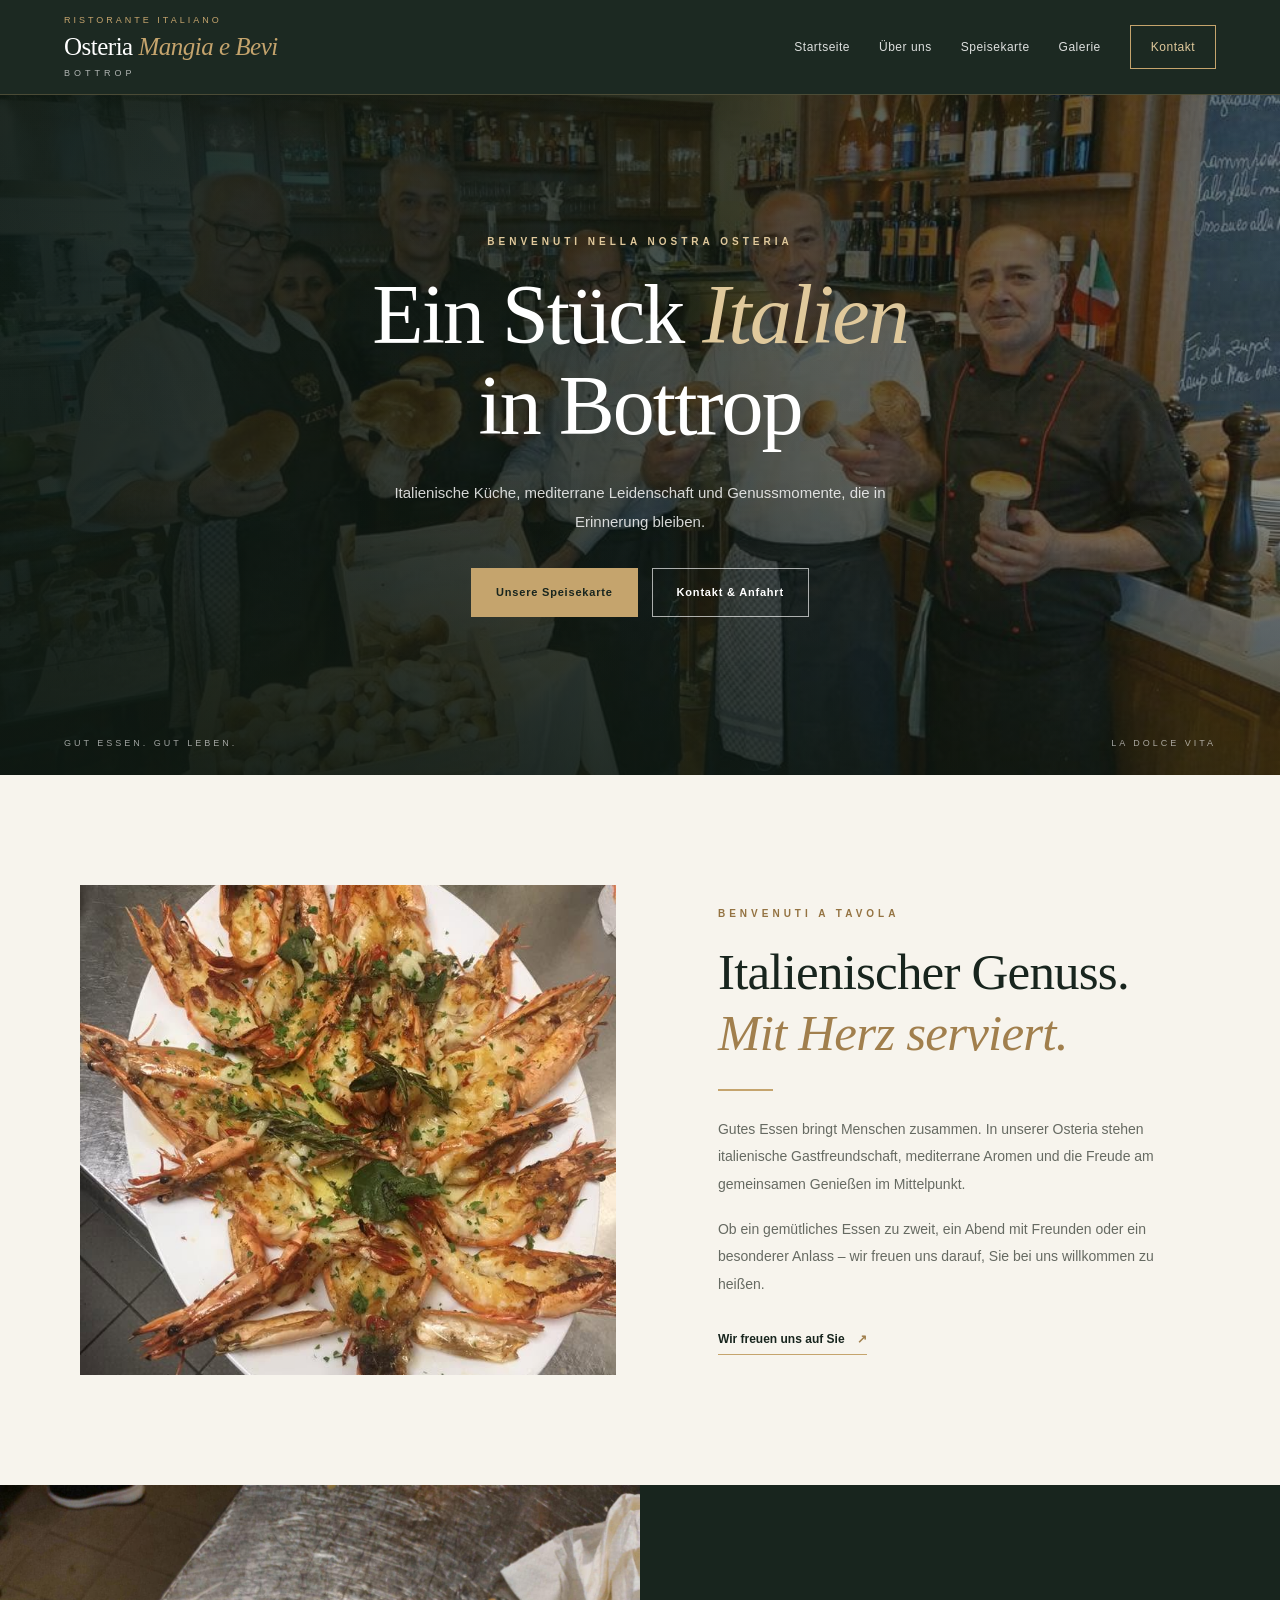
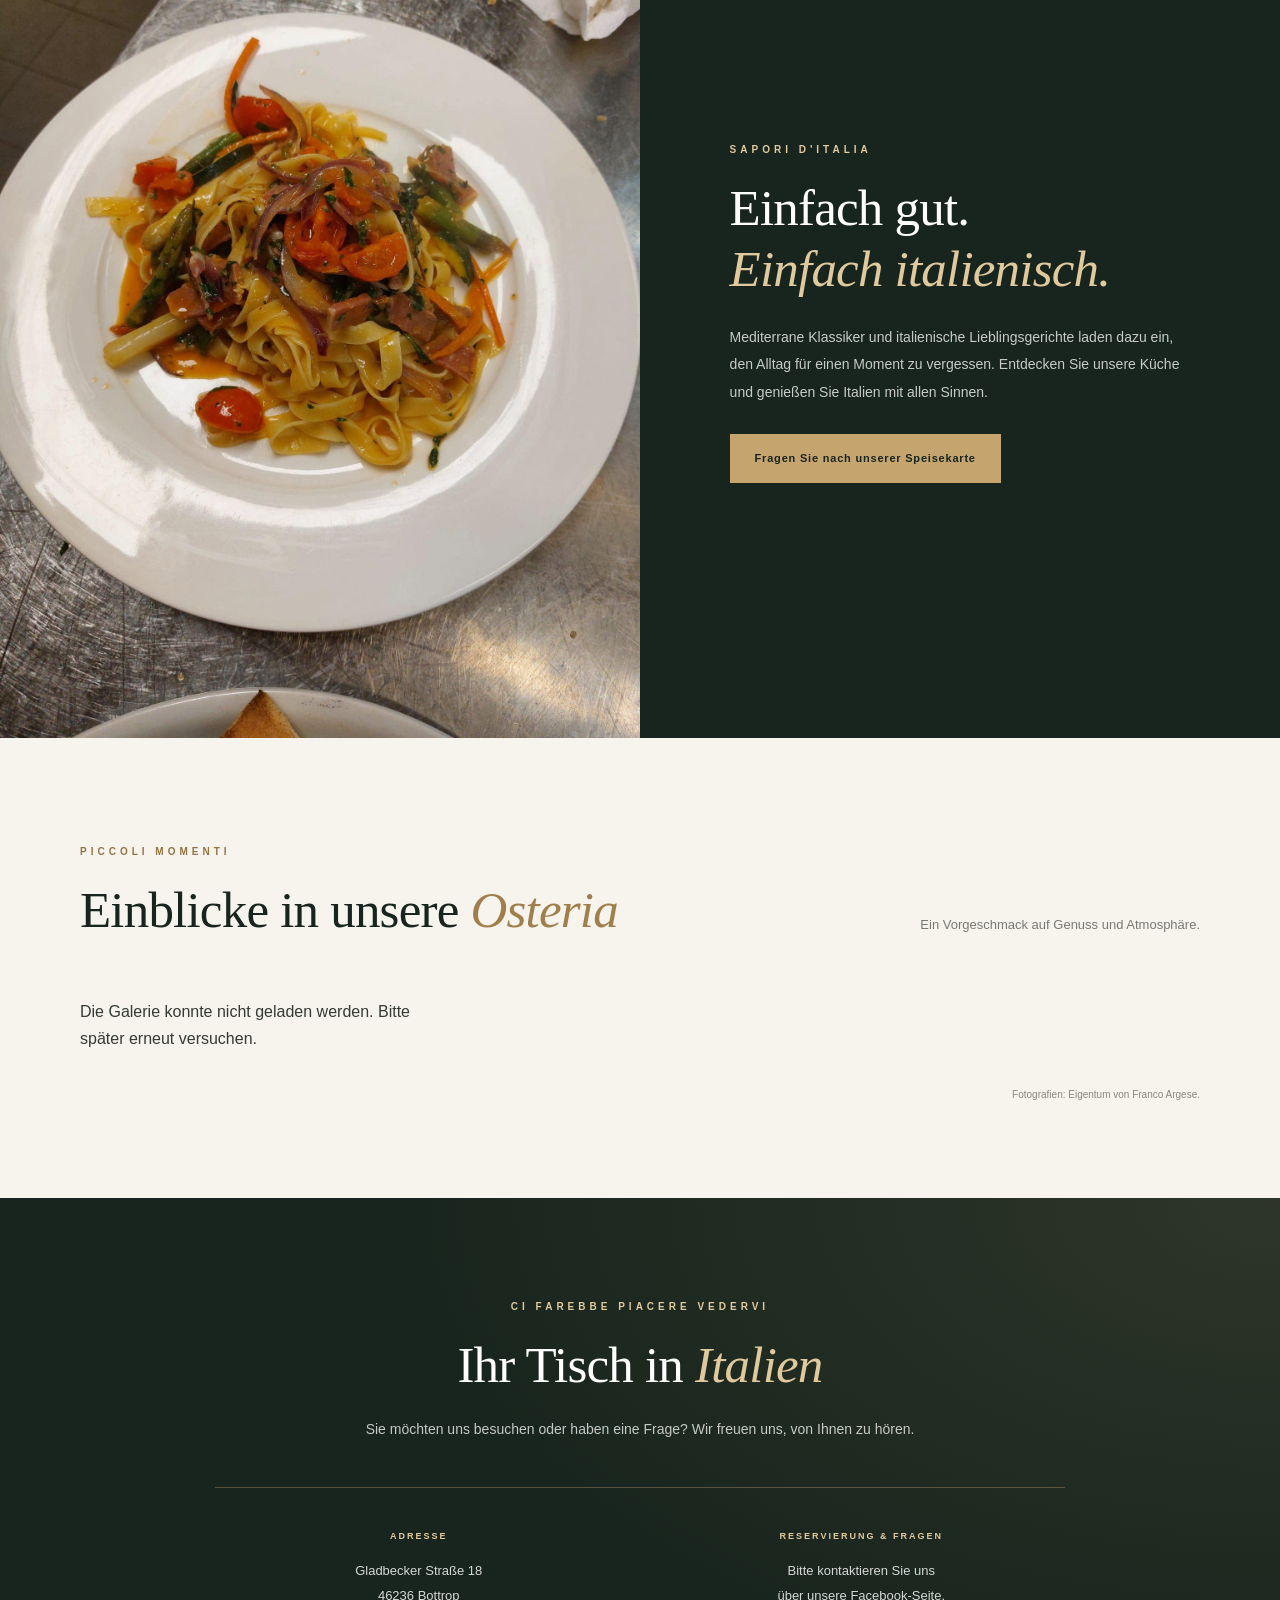
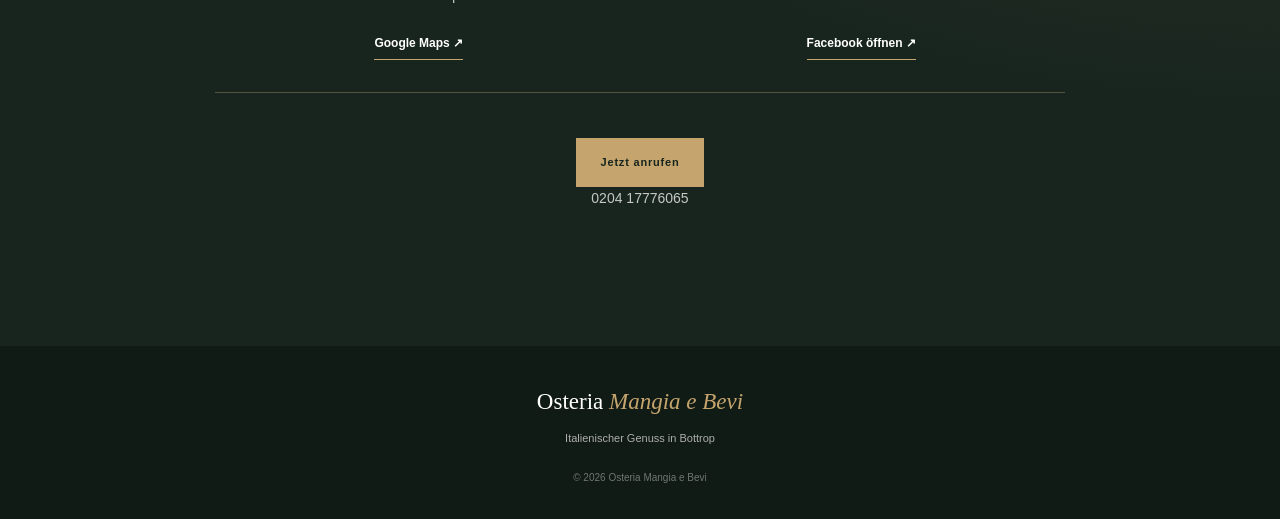
==== commit 12182dfd: "Update index.html" ====
--- a/index.html
+++ b/index.html
@@ -4,61 +4,353 @@
   <meta charset="UTF-8">
   <meta name="viewport" content="width=device-width, initial-scale=1.0">
   <meta name="theme-color" content="#18251e">
-  <title>Osteria Mangia e Bevi</title>
+  <meta name="description" content="Osteria Mangia e Bevi in Bottrop – italienische Küche, mediterrane Spezialitäten und herzliche Gastfreundschaft.">
+  <title>Osteria Mangia e Bevi | Bottrop</title>
   <link rel="stylesheet" href="styles.css">
+
+  <style>
+    .gallery-tools {
+      display: flex;
+      flex-wrap: wrap;
+      align-items: center;
+      gap: 15px;
+      margin-bottom: 24px;
+    }
+
+    .gallery-folder-button {
+      display: inline-block;
+      padding: 12px 18px;
+      border: 1px solid #c5a46d;
+      color: #18251e;
+      background: #c5a46d;
+      font: inherit;
+      font-size: 12px;
+      cursor: pointer;
+    }
+
+    .gallery-folder-button:hover {
+      background: #e0c99c;
+    }
+
+    .gallery-status {
+      color: #777a72;
+      font-size: 12px;
+    }
+
+    .gallery-item img {
+      cursor: zoom-in;
+    }
+
+    .gallery-lightbox {
+      position: fixed;
+      z-index: 9999;
+      inset: 0;
+      display: none;
+      align-items: center;
+      justify-content: center;
+      padding: 25px;
+      background: rgba(10, 15, 11, 0.94);
+    }
+
+    .gallery-lightbox.is-open {
+      display: flex;
+    }
+
+    .gallery-lightbox img {
+      width: auto;
+      max-width: 92vw;
+      max-height: 85vh;
+      object-fit: contain;
+    }
+
+    .gallery-lightbox-close {
+      position: absolute;
+      top: 15px;
+      right: 22px;
+      padding: 5px 12px;
+      border: 1px solid #c5a46d;
+      color: white;
+      background: transparent;
+      font-size: 28px;
+      cursor: pointer;
+    }
+
+    @media (max-width: 700px) {
+      .gallery-tools {
+        align-items: flex-start;
+        flex-direction: column;
+      }
+    }
+  </style>
 </head>
+
 <body>
+
   <header class="site-header">
-    <a class="logo" href="#start">Osteria Mangia e Bevi</a>
-    <button class="menu-toggle" aria-label="Menü öffnen"
-      aria-expanded="false" aria-controls="primary-nav">☰</button>
-    <nav class="nav" id="primary-nav">
-      <a href="#start">Start</a>
-      <a href="#osteria">Osteria</a>
-      <a href="#speisekarte">Speisekarte</a>
-      <a href="#galerie">Galerie</a>
-      <a href="#kontakt">Kontakt</a>
-    </nav>
+    <div class="header-inner">
+      <a class="brand" href="#start" aria-label="Osteria Mangia e Bevi">
+        <span class="brand-small">RISTORANTE ITALIANO</span>
+        <span class="brand-name">Osteria <em>Mangia e Bevi</em></span>
+        <span class="brand-location">BOTTROP</span>
+      </a>
+
+      <button class="menu-toggle" id="menu-toggle" type="button"
+        aria-label="Menü öffnen" aria-expanded="false">
+        <span></span><span></span><span></span>
+      </button>
+
+      <nav class="main-nav" id="main-nav" aria-label="Hauptnavigation">
+        <a href="#start">Startseite</a>
+        <a href="#osteria">Über uns</a>
+        <a href="#speisekarte">Speisekarte</a>
+        <a href="#galerie">Galerie</a>
+        <a href="#kontakt" class="nav-contact">Kontakt</a>
+      </nav>
+    </div>
   </header>
 
   <main>
-    <section id="start" class="hero">
+    <section class="hero" id="start">
+      <div class="hero-overlay"></div>
       <div class="hero-content">
-        <p>Benvenuti!</p>
-        <h1>Osteria Mangia e Bevi</h1>
-        <p>Italienische Gastfreundschaft und Genuss</p>
-        <a href="#kontakt" class="btn">Kontakt</a>
+        <p class="eyebrow">Benvenuti nella nostra Osteria</p>
+        <h1>Ein Stück <em>Italien</em><br>in Bottrop</h1>
+        <p class="hero-description">
+          Italienische Küche, mediterrane Leidenschaft und
+          Genussmomente, die in Erinnerung bleiben.
+        </p>
+        <div class="hero-actions">
+          <a href="#speisekarte" class="button button-primary">Unsere Speisekarte</a>
+          <a href="#kontakt" class="button button-outline">Kontakt &amp; Anfahrt</a>
+        </div>
+      </div>
+      <div class="hero-bottom">
+        <span>GUT ESSEN. GUT LEBEN.</span>
+        <span>LA DOLCE VITA</span>
       </div>
     </section>
 
-    <section id="osteria">
-      <h2>Unsere Osteria</h2>
-      <p>Willkommen in unserer Osteria. Wir freuen uns auf Ihren Besuch!</p>
+    <section class="intro section-wrap" id="osteria">
+      <div class="intro-image image-frame">
+        <img src="images/grill1.jpg"
+          alt="Mediterrane Küche der Osteria Mangia e Bevi" loading="lazy">
+      </div>
+      <div class="intro-content">
+        <p class="eyebrow eyebrow-dark">Benvenuti a tavola</p>
+        <h2>Italienischer Genuss.<br><em>Mit Herz serviert.</em></h2>
+        <div class="small-divider"></div>
+        <p>
+          Gutes Essen bringt Menschen zusammen. In unserer Osteria
+          stehen italienische Gastfreundschaft, mediterrane Aromen
+          und die Freude am gemeinsamen Genießen im Mittelpunkt.
+        </p>
+        <p>
+          Ob ein gemütliches Essen zu zweit, ein Abend mit Freunden
+          oder ein besonderer Anlass – wir freuen uns darauf,
+          Sie bei uns willkommen zu heißen.
+        </p>
+        <a href="#kontakt" class="text-link">Wir freuen uns auf Sie <span>↗</span></a>
+      </div>
     </section>
 
-    <section id="speisekarte">
-      <h2>Unsere Speisekarte</h2>
-      <p>Entdecken Sie unsere italienischen Spezialitäten.</p>
+    <section class="menu-teaser section-wrap" id="speisekarte">
+      <div class="menu-image">
+        <img src="images/pasta1.jpg" alt="Italienische Pasta" loading="lazy">
+      </div>
+      <div class="menu-content">
+        <p class="eyebrow">Sapori d'Italia</p>
+        <h2>Einfach gut.<br><em>Einfach italienisch.</em></h2>
+        <p>
+          Mediterrane Klassiker und italienische Lieblingsgerichte
+          laden dazu ein, den Alltag für einen Moment zu vergessen.
+          Entdecken Sie unsere Küche und genießen Sie Italien
+          mit allen Sinnen.
+        </p>
+        <a href="#kontakt" class="button button-primary">
+          Fragen Sie nach unserer Speisekarte
+        </a>
+      </div>
     </section>
 
-    <section id="galerie">
-      <h2>Unsere Galerie</h2>
-      <p>Einblicke in unsere Küche und unser Restaurant.</p>
-      <div id="gallery-status" aria-live="polite">Bilder werden geladen...</div>
-      <div id="gallery-grid" class="gallery-grid"></div>
-    </section>
-
-    <section id="kontakt">
-      <h2>Kontakt</h2>
-      <p>Wir freuen uns auf Ihren Besuch!</p>
+    <section class="gallery section-wrap" id="galerie">
+  <div class="section-heading">
+    <div>
+      <p class="eyebrow eyebrow-dark">Piccoli momenti</p>
+      <h2>Einblicke in unsere <em>Osteria</em></h2>
+    </div>
+    <p>Ein Vorgeschmack auf Genuss und Atmosphäre.</p>
+  </div>
+
+  <div class="gallery-grid" id="gallery-grid">
+    <p id="gallery-status">Fotos werden geladen ...</p>
+  </div>
+
+  <p class="photo-disclaimer">
+    Fotografien: Eigentum von Franco Argese.
+  </p>
+</section>
+
+<div class="gallery-lightbox" id="gallery-lightbox"
+  role="dialog" aria-modal="true" aria-label="Foto vergrößert">
+  <button class="gallery-lightbox-close" id="lightbox-close"
+    type="button" aria-label="Foto schließen">×</button>
+  <img id="lightbox-image" src="" alt="">
+</div>
+
+<script>
+  // Mobile navigation
+  const menuToggle = document.getElementById("menu-toggle");
+  const mainNav = document.getElementById("main-nav");
+
+  if (menuToggle && mainNav) {
+    menuToggle.addEventListener("click", function () {
+      const isOpen = mainNav.classList.toggle("is-open");
+      menuToggle.setAttribute("aria-expanded", String(isOpen));
+      menuToggle.setAttribute("aria-label", isOpen ? "Menü schließen" : "Menü öffnen");
+    });
+
+    mainNav.querySelectorAll("a").forEach(function (link) {
+      link.addEventListener("click", function () {
+        mainNav.classList.remove("is-open");
+        menuToggle.setAttribute("aria-expanded", "false");
+        menuToggle.setAttribute("aria-label", "Menü öffnen");
+      });
+    });
+  }
+
+  const year = document.getElementById("current-year");
+  if (year) year.textContent = new Date().getFullYear();
+
+  // Dynamische Galerie: liest alle Bilddateien aus dem öffentlichen GitHub-Ordner images
+  const gallery = document.getElementById("gallery-grid");
+  const status = document.getElementById("gallery-status");
+  const lightbox = document.getElementById("gallery-lightbox");
+  const lightboxImage = document.getElementById("lightbox-image");
+  const lightboxClose = document.getElementById("lightbox-close");
+  const githubImagesApi = "https://api.github.com/repos/giofal99/osteria-mangia-e-bevi/contents/images?ref=main";
+  const imageExtensions = /\.(jpe?g|png|webp|gif|avif|bmp)$/i;
+
+  function closeLightbox() {
+    if (!lightbox || !lightboxImage) return;
+    lightbox.classList.remove("is-open");
+    lightboxImage.src = "";
+  }
+
+  if (lightboxClose) lightboxClose.addEventListener("click", closeLightbox);
+  if (lightbox) {
+    lightbox.addEventListener("click", function (event) {
+      if (event.target === lightbox) closeLightbox();
+    });
+  }
+  document.addEventListener("keydown", function (event) {
+    if (event.key === "Escape") closeLightbox();
+  });
+
+  function showImage(src, name) {
+    const figure = document.createElement("figure");
+    figure.className = "gallery-item";
+
+    const img = document.createElement("img");
+    img.src = src;
+    img.alt = name.replace(/\.[^.]+$/, "").replace(/[-_]/g, " ");
+    img.loading = "lazy";
+    img.decoding = "async";
+    img.addEventListener("click", function () {
+      lightboxImage.src = img.src;
+      lightboxImage.alt = img.alt;
+      lightbox.classList.add("is-open");
+    });
+
+    figure.appendChild(img);
+    gallery.appendChild(figure);
+  }
+
+  async function loadGallery() {
+    if (!gallery) return;
+    try {
+      const response = await fetch(githubImagesApi, {
+        cache: "no-store",
+        headers: { "Accept": "application/vnd.github+json" }
+      });
+      if (!response.ok) {
+        throw new Error("GitHub API: " + response.status + " " + response.statusText);
+      }
+      const files = await response.json();
+      if (!Array.isArray(files)) throw new Error("GitHub hat keine Dateiliste zurückgegeben.");
+
+      const images = files
+        .filter(function (file) {
+          return file.type === "file" && imageExtensions.test(file.name);
+        })
+        .sort(function (a, b) {
+          return a.name.localeCompare(b.name, "de", { numeric: true, sensitivity: "base" });
+        });
+
+      gallery.replaceChildren();
+      if (images.length === 0) {
+        if (status) {
+          status.textContent = "Zurzeit sind keine Fotos vorhanden.";
+          gallery.appendChild(status);
+        }
+        return;
+      }
+
+      images.forEach(function (file) {
+        // URL del file dal repository pubblico; non serve aggiornare gallery-images.json
+        showImage(file.download_url || ("images/" + encodeURIComponent(file.name)), file.name);
+      });
+    } catch (error) {
+      console.error("Fehler beim Laden der Galerie:", error);
+      gallery.replaceChildren();
+      if (status) {
+        status.textContent = "Die Galerie konnte nicht geladen werden. Bitte später erneut versuchen.";
+        gallery.appendChild(status);
+      }
+    }
+  }
+
+  loadGallery();
+</script>
+
+    <section class="contact-section" id="kontakt">
+      <div class="contact-inner">
+        <p class="eyebrow">Ci farebbe piacere vedervi</p>
+        <h2>Ihr Tisch in <em>Italien</em></h2>
+        <p>
+          Sie möchten uns besuchen oder haben eine Frage?
+          Wir freuen uns, von Ihnen zu hören.
+        </p>
+
+        <div class="contact-details">
+          <div class="contact-item">
+            <span class="contact-label">ADRESSE</span>
+            <p>Gladbecker Straße 18<br>46236 Bottrop</p>
+            <a class="text-link"
+              href="https://maps.app.goo.gl/m3fqGak7se7fkX836">Google Maps ↗</a>
+          </div>
+          <div class="contact-item">
+            <span class="contact-label">RESERVIERUNG &amp; FRAGEN</span>
+            <p>Bitte kontaktieren Sie uns<br>über unsere Facebook-Seite.</p>
+            <a class="text-link"
+              href="https://www.facebook.com/profile.php?id=100063520782452"
+              target="_blank" rel="noopener noreferrer">Facebook öffnen ↗</a>
+          </div>
+        </div>
+
+        <a class="button button-primary"
+          href="tel:+4920417776065">Jetzt anrufen</a>
+        <p>0204 17776065</p>
+      </div>
     </section>
   </main>
 
-  <footer>
-    <p>© <span id="current-year"></span> Osteria Mangia e Bevi</p>
-    <a href="admin.html">Administration</a>
+  <footer class="site-footer">
+    <a class="footer-brand" href="#start">Osteria <em>Mangia e Bevi</em></a>
+    <p>Italienischer Genuss in Bottrop</p>
+    <p class="footer-copy">© <span id="current-year">2026</span> Osteria Mangia e Bevi</p>
   </footer>
 
-  <script src="script.js"></script>
+  
+
 </body>
 </html>
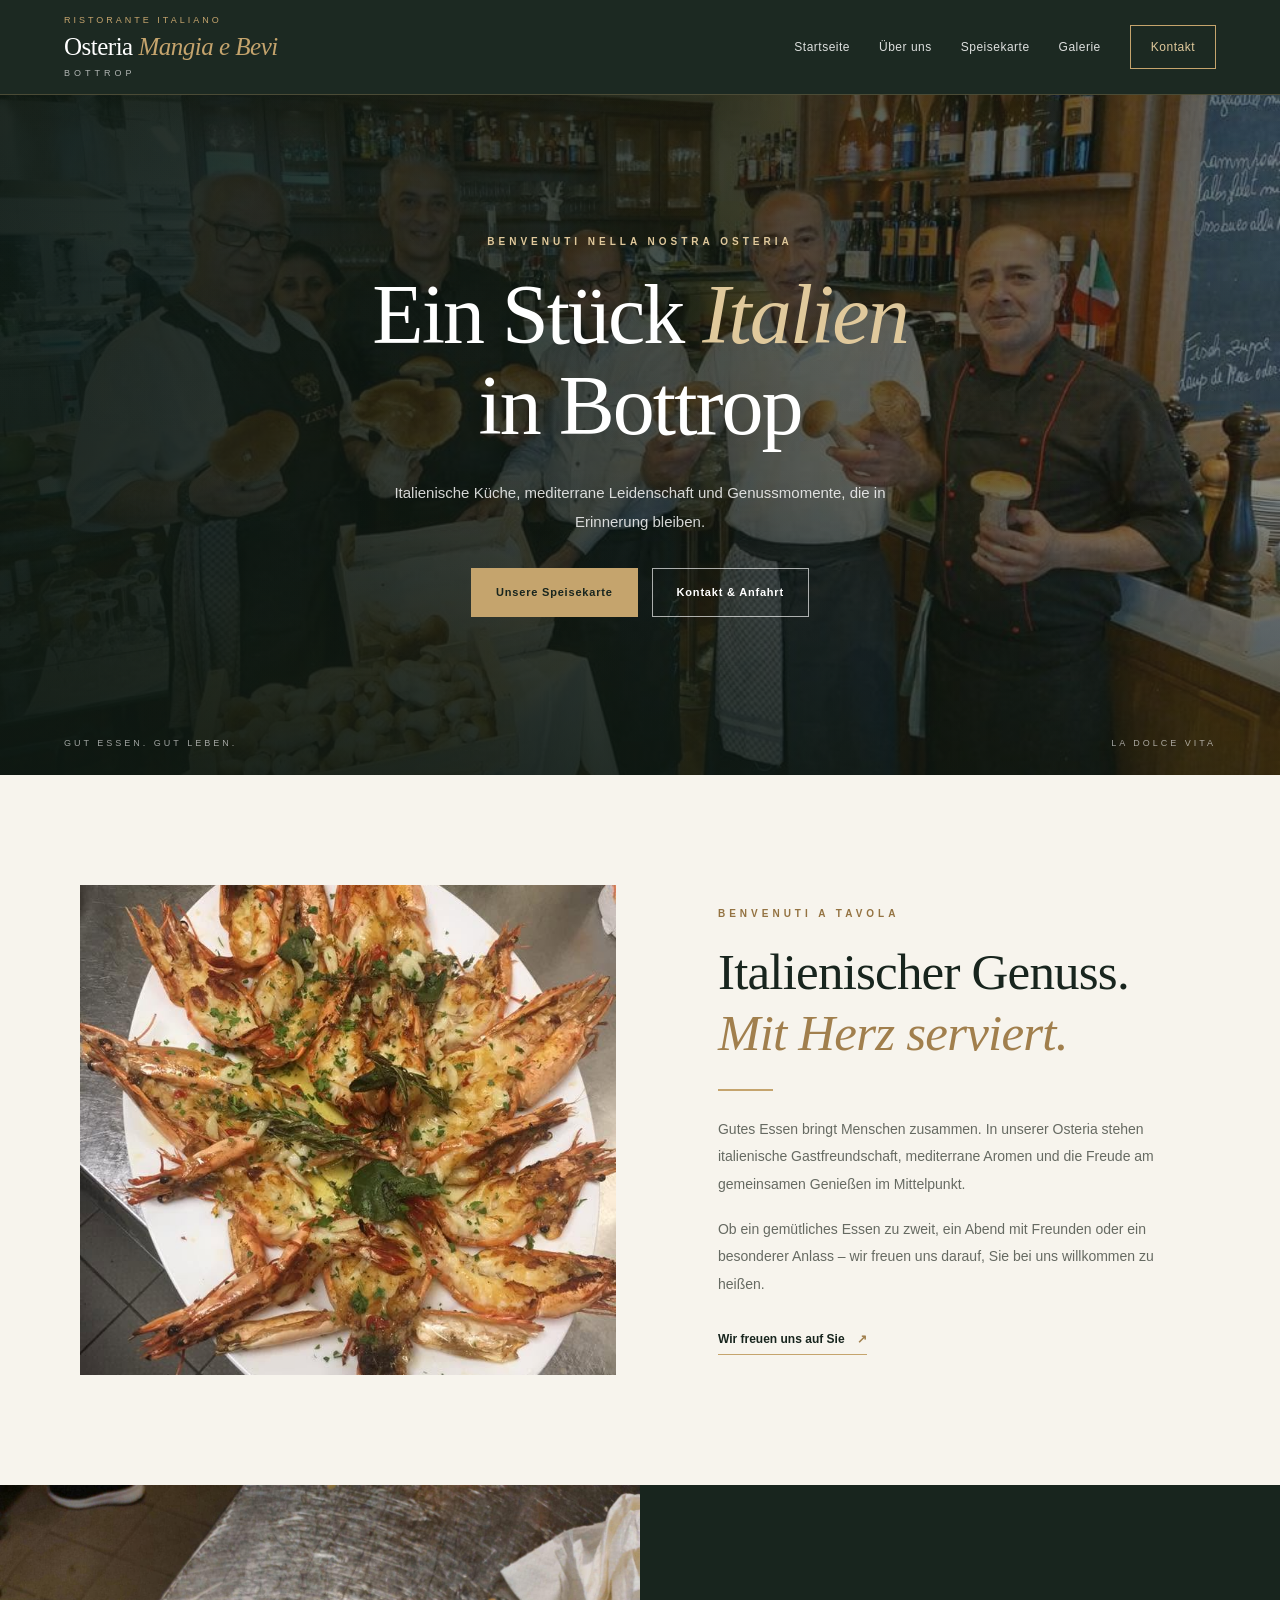
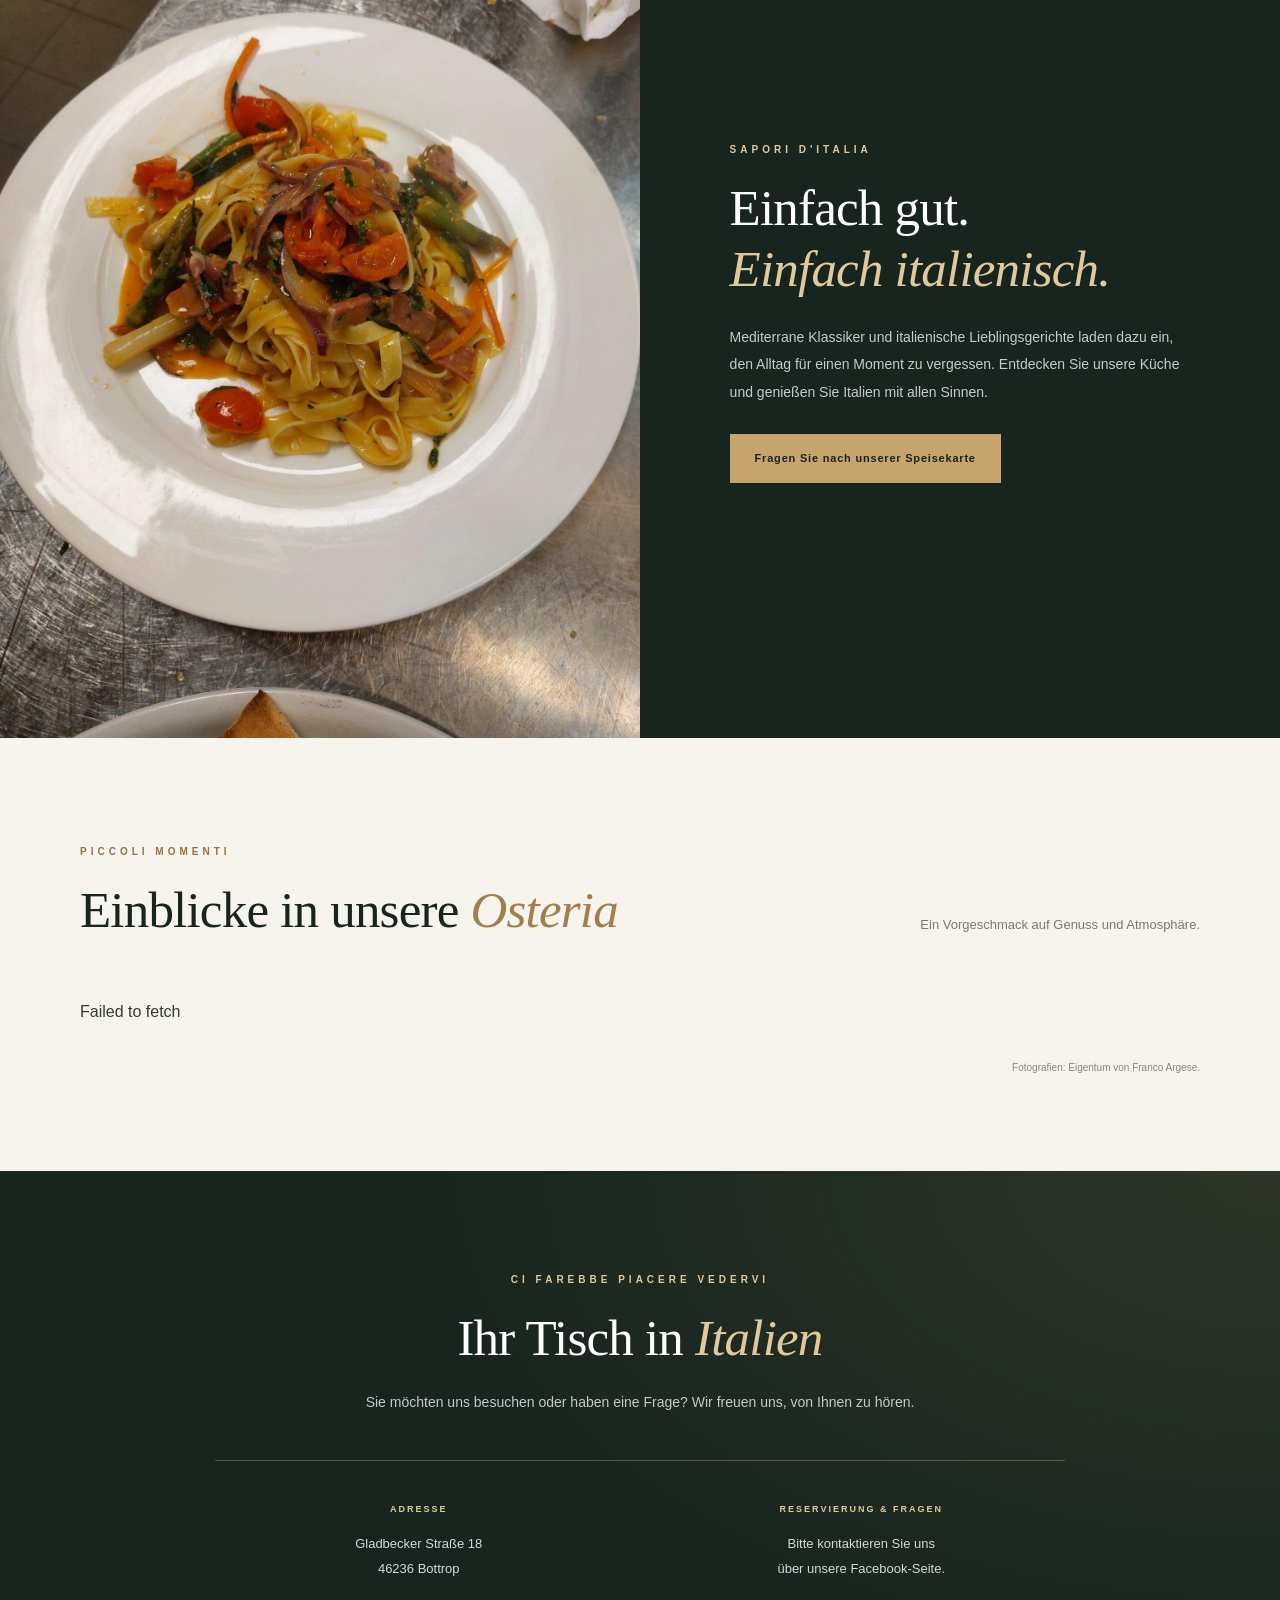
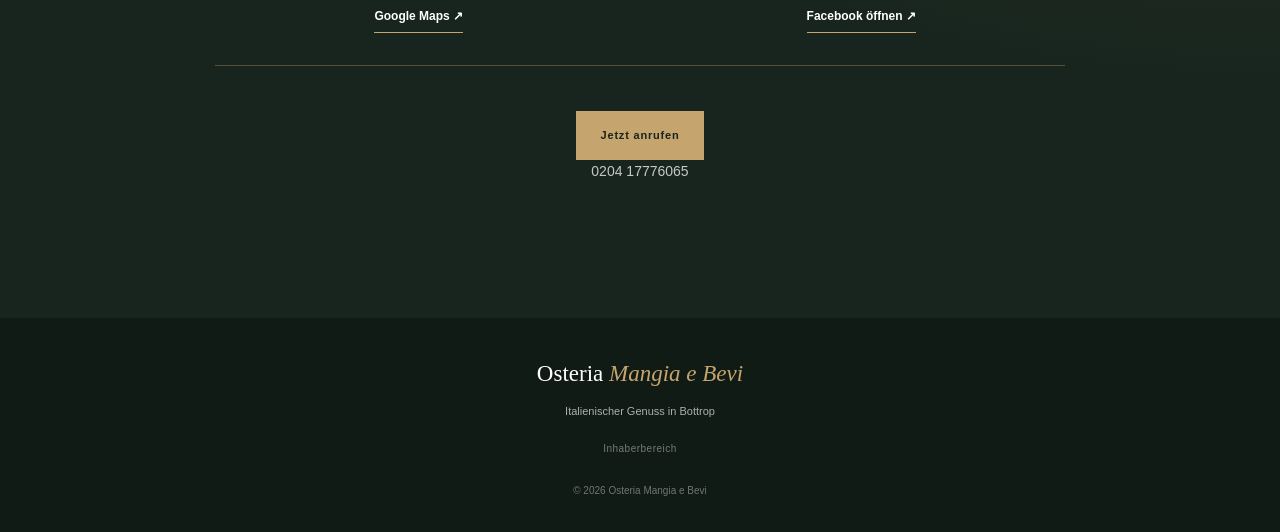
==== commit 6e1a03b6: "Add files via upload" ====
--- a/index.html
+++ b/index.html
@@ -1,356 +1,168 @@
-<!DOCTYPE html>
-<html lang="de">
-<head>
-  <meta charset="UTF-8">
-  <meta name="viewport" content="width=device-width, initial-scale=1.0">
-  <meta name="theme-color" content="#18251e">
-  <meta name="description" content="Osteria Mangia e Bevi in Bottrop – italienische Küche, mediterrane Spezialitäten und herzliche Gastfreundschaft.">
-  <title>Osteria Mangia e Bevi | Bottrop</title>
-  <link rel="stylesheet" href="styles.css">
-
-  <style>
-    .gallery-tools {
-      display: flex;
-      flex-wrap: wrap;
-      align-items: center;
-      gap: 15px;
-      margin-bottom: 24px;
-    }
-
-    .gallery-folder-button {
-      display: inline-block;
-      padding: 12px 18px;
-      border: 1px solid #c5a46d;
-      color: #18251e;
-      background: #c5a46d;
-      font: inherit;
-      font-size: 12px;
-      cursor: pointer;
-    }
-
-    .gallery-folder-button:hover {
-      background: #e0c99c;
-    }
-
-    .gallery-status {
-      color: #777a72;
-      font-size: 12px;
-    }
-
-    .gallery-item img {
-      cursor: zoom-in;
-    }
-
-    .gallery-lightbox {
-      position: fixed;
-      z-index: 9999;
-      inset: 0;
-      display: none;
-      align-items: center;
-      justify-content: center;
-      padding: 25px;
-      background: rgba(10, 15, 11, 0.94);
-    }
-
-    .gallery-lightbox.is-open {
-      display: flex;
-    }
-
-    .gallery-lightbox img {
-      width: auto;
-      max-width: 92vw;
-      max-height: 85vh;
-      object-fit: contain;
-    }
-
-    .gallery-lightbox-close {
-      position: absolute;
-      top: 15px;
-      right: 22px;
-      padding: 5px 12px;
-      border: 1px solid #c5a46d;
-      color: white;
-      background: transparent;
-      font-size: 28px;
-      cursor: pointer;
-    }
-
-    @media (max-width: 700px) {
-      .gallery-tools {
-        align-items: flex-start;
-        flex-direction: column;
-      }
-    }
-  </style>
-</head>
-
-<body>
-
-  <header class="site-header">
-    <div class="header-inner">
-      <a class="brand" href="#start" aria-label="Osteria Mangia e Bevi">
-        <span class="brand-small">RISTORANTE ITALIANO</span>
-        <span class="brand-name">Osteria <em>Mangia e Bevi</em></span>
-        <span class="brand-location">BOTTROP</span>
-      </a>
-
-      <button class="menu-toggle" id="menu-toggle" type="button"
-        aria-label="Menü öffnen" aria-expanded="false">
-        <span></span><span></span><span></span>
-      </button>
-
-      <nav class="main-nav" id="main-nav" aria-label="Hauptnavigation">
-        <a href="#start">Startseite</a>
-        <a href="#osteria">Über uns</a>
-        <a href="#speisekarte">Speisekarte</a>
-        <a href="#galerie">Galerie</a>
-        <a href="#kontakt" class="nav-contact">Kontakt</a>
-      </nav>
-    </div>
-  </header>
-
-  <main>
-    <section class="hero" id="start">
-      <div class="hero-overlay"></div>
-      <div class="hero-content">
-        <p class="eyebrow">Benvenuti nella nostra Osteria</p>
-        <h1>Ein Stück <em>Italien</em><br>in Bottrop</h1>
-        <p class="hero-description">
-          Italienische Küche, mediterrane Leidenschaft und
-          Genussmomente, die in Erinnerung bleiben.
-        </p>
-        <div class="hero-actions">
-          <a href="#speisekarte" class="button button-primary">Unsere Speisekarte</a>
-          <a href="#kontakt" class="button button-outline">Kontakt &amp; Anfahrt</a>
-        </div>
-      </div>
-      <div class="hero-bottom">
-        <span>GUT ESSEN. GUT LEBEN.</span>
-        <span>LA DOLCE VITA</span>
-      </div>
-    </section>
-
-    <section class="intro section-wrap" id="osteria">
-      <div class="intro-image image-frame">
-        <img src="images/grill1.jpg"
-          alt="Mediterrane Küche der Osteria Mangia e Bevi" loading="lazy">
-      </div>
-      <div class="intro-content">
-        <p class="eyebrow eyebrow-dark">Benvenuti a tavola</p>
-        <h2>Italienischer Genuss.<br><em>Mit Herz serviert.</em></h2>
-        <div class="small-divider"></div>
-        <p>
-          Gutes Essen bringt Menschen zusammen. In unserer Osteria
-          stehen italienische Gastfreundschaft, mediterrane Aromen
-          und die Freude am gemeinsamen Genießen im Mittelpunkt.
-        </p>
-        <p>
-          Ob ein gemütliches Essen zu zweit, ein Abend mit Freunden
-          oder ein besonderer Anlass – wir freuen uns darauf,
-          Sie bei uns willkommen zu heißen.
-        </p>
-        <a href="#kontakt" class="text-link">Wir freuen uns auf Sie <span>↗</span></a>
-      </div>
-    </section>
-
-    <section class="menu-teaser section-wrap" id="speisekarte">
-      <div class="menu-image">
-        <img src="images/pasta1.jpg" alt="Italienische Pasta" loading="lazy">
-      </div>
-      <div class="menu-content">
-        <p class="eyebrow">Sapori d'Italia</p>
-        <h2>Einfach gut.<br><em>Einfach italienisch.</em></h2>
-        <p>
-          Mediterrane Klassiker und italienische Lieblingsgerichte
-          laden dazu ein, den Alltag für einen Moment zu vergessen.
-          Entdecken Sie unsere Küche und genießen Sie Italien
-          mit allen Sinnen.
-        </p>
-        <a href="#kontakt" class="button button-primary">
-          Fragen Sie nach unserer Speisekarte
-        </a>
-      </div>
-    </section>
-
-    <section class="gallery section-wrap" id="galerie">
-  <div class="section-heading">
-    <div>
-      <p class="eyebrow eyebrow-dark">Piccoli momenti</p>
-      <h2>Einblicke in unsere <em>Osteria</em></h2>
-    </div>
-    <p>Ein Vorgeschmack auf Genuss und Atmosphäre.</p>
-  </div>
-
-  <div class="gallery-grid" id="gallery-grid">
-    <p id="gallery-status">Fotos werden geladen ...</p>
-  </div>
-
-  <p class="photo-disclaimer">
-    Fotografien: Eigentum von Franco Argese.
-  </p>
-</section>
-
-<div class="gallery-lightbox" id="gallery-lightbox"
-  role="dialog" aria-modal="true" aria-label="Foto vergrößert">
-  <button class="gallery-lightbox-close" id="lightbox-close"
-    type="button" aria-label="Foto schließen">×</button>
-  <img id="lightbox-image" src="" alt="">
-</div>
-
-<script>
-  // Mobile navigation
-  const menuToggle = document.getElementById("menu-toggle");
-  const mainNav = document.getElementById("main-nav");
-
-  if (menuToggle && mainNav) {
-    menuToggle.addEventListener("click", function () {
-      const isOpen = mainNav.classList.toggle("is-open");
-      menuToggle.setAttribute("aria-expanded", String(isOpen));
-      menuToggle.setAttribute("aria-label", isOpen ? "Menü schließen" : "Menü öffnen");
-    });
-
-    mainNav.querySelectorAll("a").forEach(function (link) {
-      link.addEventListener("click", function () {
-        mainNav.classList.remove("is-open");
-        menuToggle.setAttribute("aria-expanded", "false");
-        menuToggle.setAttribute("aria-label", "Menü öffnen");
-      });
-    });
-  }
-
-  const year = document.getElementById("current-year");
-  if (year) year.textContent = new Date().getFullYear();
-
-  // Dynamische Galerie: liest alle Bilddateien aus dem öffentlichen GitHub-Ordner images
-  const gallery = document.getElementById("gallery-grid");
-  const status = document.getElementById("gallery-status");
-  const lightbox = document.getElementById("gallery-lightbox");
-  const lightboxImage = document.getElementById("lightbox-image");
-  const lightboxClose = document.getElementById("lightbox-close");
-  const githubImagesApi = "https://api.github.com/repos/giofal99/osteria-mangia-e-bevi/contents/images?ref=main";
-  const imageExtensions = /\.(jpe?g|png|webp|gif|avif|bmp)$/i;
-
-  function closeLightbox() {
-    if (!lightbox || !lightboxImage) return;
-    lightbox.classList.remove("is-open");
-    lightboxImage.src = "";
-  }
-
-  if (lightboxClose) lightboxClose.addEventListener("click", closeLightbox);
-  if (lightbox) {
-    lightbox.addEventListener("click", function (event) {
-      if (event.target === lightbox) closeLightbox();
-    });
-  }
-  document.addEventListener("keydown", function (event) {
-    if (event.key === "Escape") closeLightbox();
-  });
-
-  function showImage(src, name) {
-    const figure = document.createElement("figure");
-    figure.className = "gallery-item";
-
-    const img = document.createElement("img");
-    img.src = src;
-    img.alt = name.replace(/\.[^.]+$/, "").replace(/[-_]/g, " ");
-    img.loading = "lazy";
-    img.decoding = "async";
-    img.addEventListener("click", function () {
-      lightboxImage.src = img.src;
-      lightboxImage.alt = img.alt;
-      lightbox.classList.add("is-open");
-    });
-
-    figure.appendChild(img);
-    gallery.appendChild(figure);
-  }
-
-  async function loadGallery() {
-    if (!gallery) return;
-    try {
-      const response = await fetch(githubImagesApi, {
-        cache: "no-store",
-        headers: { "Accept": "application/vnd.github+json" }
-      });
-      if (!response.ok) {
-        throw new Error("GitHub API: " + response.status + " " + response.statusText);
-      }
-      const files = await response.json();
-      if (!Array.isArray(files)) throw new Error("GitHub hat keine Dateiliste zurückgegeben.");
-
-      const images = files
-        .filter(function (file) {
-          return file.type === "file" && imageExtensions.test(file.name);
-        })
-        .sort(function (a, b) {
-          return a.name.localeCompare(b.name, "de", { numeric: true, sensitivity: "base" });
-        });
-
-      gallery.replaceChildren();
-      if (images.length === 0) {
-        if (status) {
-          status.textContent = "Zurzeit sind keine Fotos vorhanden.";
-          gallery.appendChild(status);
-        }
-        return;
-      }
-
-      images.forEach(function (file) {
-        // URL del file dal repository pubblico; non serve aggiornare gallery-images.json
-        showImage(file.download_url || ("images/" + encodeURIComponent(file.name)), file.name);
-      });
-    } catch (error) {
-      console.error("Fehler beim Laden der Galerie:", error);
-      gallery.replaceChildren();
-      if (status) {
-        status.textContent = "Die Galerie konnte nicht geladen werden. Bitte später erneut versuchen.";
-        gallery.appendChild(status);
-      }
-    }
-  }
-
-  loadGallery();
-</script>
-
-    <section class="contact-section" id="kontakt">
-      <div class="contact-inner">
-        <p class="eyebrow">Ci farebbe piacere vedervi</p>
-        <h2>Ihr Tisch in <em>Italien</em></h2>
-        <p>
-          Sie möchten uns besuchen oder haben eine Frage?
-          Wir freuen uns, von Ihnen zu hören.
-        </p>
-
-        <div class="contact-details">
-          <div class="contact-item">
-            <span class="contact-label">ADRESSE</span>
-            <p>Gladbecker Straße 18<br>46236 Bottrop</p>
-            <a class="text-link"
-              href="https://maps.app.goo.gl/m3fqGak7se7fkX836">Google Maps ↗</a>
-          </div>
-          <div class="contact-item">
-            <span class="contact-label">RESERVIERUNG &amp; FRAGEN</span>
-            <p>Bitte kontaktieren Sie uns<br>über unsere Facebook-Seite.</p>
-            <a class="text-link"
-              href="https://www.facebook.com/profile.php?id=100063520782452"
-              target="_blank" rel="noopener noreferrer">Facebook öffnen ↗</a>
-          </div>
-        </div>
-
-        <a class="button button-primary"
-          href="tel:+4920417776065">Jetzt anrufen</a>
-        <p>0204 17776065</p>
-      </div>
-    </section>
-  </main>
-
-  <footer class="site-footer">
-    <a class="footer-brand" href="#start">Osteria <em>Mangia e Bevi</em></a>
-    <p>Italienischer Genuss in Bottrop</p>
-    <p class="footer-copy">© <span id="current-year">2026</span> Osteria Mangia e Bevi</p>
-  </footer>
-
-  
-
-</body>
-</html>
+<!DOCTYPE html>
+<html lang="de">
+<head>
+  <meta charset="UTF-8">
+  <meta name="viewport" content="width=device-width, initial-scale=1.0">
+  <meta name="theme-color" content="#18251e">
+  <meta name="description" content="Osteria Mangia e Bevi in Bottrop – italienische Küche, mediterrane Spezialitäten und herzliche Gastfreundschaft.">
+  <title>Osteria Mangia e Bevi | Bottrop</title>
+  <link rel="stylesheet" href="styles.css">
+
+</head>
+
+<body>
+
+  <header class="site-header">
+    <div class="header-inner">
+      <a class="brand" href="#start" aria-label="Osteria Mangia e Bevi">
+        <span class="brand-small">RISTORANTE ITALIANO</span>
+        <span class="brand-name">Osteria <em>Mangia e Bevi</em></span>
+        <span class="brand-location">BOTTROP</span>
+      </a>
+
+      <button class="menu-toggle" id="menu-toggle" type="button"
+        aria-label="Menü öffnen" aria-expanded="false">
+        <span></span><span></span><span></span>
+      </button>
+
+      <nav class="main-nav" id="main-nav" aria-label="Hauptnavigation">
+        <a href="#start">Startseite</a>
+        <a href="#osteria">Über uns</a>
+        <a href="#speisekarte">Speisekarte</a>
+        <a href="#galerie">Galerie</a>
+        <a href="#kontakt" class="nav-contact">Kontakt</a>
+      </nav>
+    </div>
+  </header>
+
+  <main>
+    <section class="hero" id="start">
+      <div class="hero-overlay"></div>
+      <div class="hero-content">
+        <p class="eyebrow">Benvenuti nella nostra Osteria</p>
+        <h1>Ein Stück <em>Italien</em><br>in Bottrop</h1>
+        <p class="hero-description">
+          Italienische Küche, mediterrane Leidenschaft und
+          Genussmomente, die in Erinnerung bleiben.
+        </p>
+        <div class="hero-actions">
+          <a href="#speisekarte" class="button button-primary">Unsere Speisekarte</a>
+          <a href="#kontakt" class="button button-outline">Kontakt &amp; Anfahrt</a>
+        </div>
+      </div>
+      <div class="hero-bottom">
+        <span>GUT ESSEN. GUT LEBEN.</span>
+        <span>LA DOLCE VITA</span>
+      </div>
+    </section>
+
+    <section class="intro section-wrap" id="osteria">
+      <div class="intro-image image-frame">
+        <img src="images/grill1.jpg"
+          alt="Mediterrane Küche der Osteria Mangia e Bevi" loading="lazy">
+      </div>
+      <div class="intro-content">
+        <p class="eyebrow eyebrow-dark">Benvenuti a tavola</p>
+        <h2>Italienischer Genuss.<br><em>Mit Herz serviert.</em></h2>
+        <div class="small-divider"></div>
+        <p>
+          Gutes Essen bringt Menschen zusammen. In unserer Osteria
+          stehen italienische Gastfreundschaft, mediterrane Aromen
+          und die Freude am gemeinsamen Genießen im Mittelpunkt.
+        </p>
+        <p>
+          Ob ein gemütliches Essen zu zweit, ein Abend mit Freunden
+          oder ein besonderer Anlass – wir freuen uns darauf,
+          Sie bei uns willkommen zu heißen.
+        </p>
+        <a href="#kontakt" class="text-link">Wir freuen uns auf Sie <span>↗</span></a>
+      </div>
+    </section>
+
+    <section class="menu-teaser section-wrap" id="speisekarte">
+      <div class="menu-image">
+        <img src="images/pasta1.jpg" alt="Italienische Pasta" loading="lazy">
+      </div>
+      <div class="menu-content">
+        <p class="eyebrow">Sapori d'Italia</p>
+        <h2>Einfach gut.<br><em>Einfach italienisch.</em></h2>
+        <p>
+          Mediterrane Klassiker und italienische Lieblingsgerichte
+          laden dazu ein, den Alltag für einen Moment zu vergessen.
+          Entdecken Sie unsere Küche und genießen Sie Italien
+          mit allen Sinnen.
+        </p>
+        <a href="#kontakt" class="button button-primary">
+          Fragen Sie nach unserer Speisekarte
+        </a>
+      </div>
+    </section>
+
+    <section class="gallery section-wrap" id="galerie">
+  <div class="section-heading">
+    <div>
+      <p class="eyebrow eyebrow-dark">Piccoli momenti</p>
+      <h2>Einblicke in unsere <em>Osteria</em></h2>
+    </div>
+    <p>Ein Vorgeschmack auf Genuss und Atmosphäre.</p>
+  </div>
+
+  <div class="gallery-grid" id="gallery-grid">
+    <p id="gallery-status">Fotos werden geladen ...</p>
+  </div>
+
+  <p class="photo-disclaimer">
+    Fotografien: Eigentum von Franco Argese.
+  </p>
+</section>
+
+<div class="gallery-lightbox" id="gallery-lightbox"
+  role="dialog" aria-modal="true" aria-label="Foto vergrößert">
+  <button class="gallery-lightbox-close" id="lightbox-close"
+    type="button" aria-label="Foto schließen">×</button>
+  <img id="lightbox-image" src="" alt="">
+</div>
+
+
+    <section class="contact-section" id="kontakt">
+      <div class="contact-inner">
+        <p class="eyebrow">Ci farebbe piacere vedervi</p>
+        <h2>Ihr Tisch in <em>Italien</em></h2>
+        <p>
+          Sie möchten uns besuchen oder haben eine Frage?
+          Wir freuen uns, von Ihnen zu hören.
+        </p>
+
+        <div class="contact-details">
+          <div class="contact-item">
+            <span class="contact-label">ADRESSE</span>
+            <p>Gladbecker Straße 18<br>46236 Bottrop</p>
+            <a class="text-link"
+              href="https://maps.app.goo.gl/m3fqGak7se7fkX836">Google Maps ↗</a>
+          </div>
+          <div class="contact-item">
+            <span class="contact-label">RESERVIERUNG &amp; FRAGEN</span>
+            <p>Bitte kontaktieren Sie uns<br>über unsere Facebook-Seite.</p>
+            <a class="text-link"
+              href="https://www.facebook.com/profile.php?id=100063520782452"
+              target="_blank" rel="noopener noreferrer">Facebook öffnen ↗</a>
+          </div>
+        </div>
+
+        <a class="button button-primary"
+          href="tel:+4920417776065">Jetzt anrufen</a>
+        <p>0204 17776065</p>
+      </div>
+    </section>
+  </main>
+
+  <footer class="site-footer">
+    <a class="footer-brand" href="#start">Osteria <em>Mangia e Bevi</em></a>
+    <p>Italienischer Genuss in Bottrop</p>
+    <a class="admin-entry" href="admin.html">Inhaberbereich</a>
+    <p class="footer-copy">© <span id="current-year">2026</span> Osteria Mangia e Bevi</p>
+  </footer>
+
+  <script src="script.js" defer></script>
+</body>
+</html>
--- a/styles.css
+++ b/styles.css
@@ -1033,3 +1033,99 @@
   font-size: 28px;
   cursor: pointer;
 }
+
+/* ========================================
+   OWNER AREA LINK
+   ======================================== */
+.admin-entry {
+  display: inline-block;
+  margin-top: 12px;
+  color: rgba(255, 255, 255, 0.42);
+  font-size: 10px;
+  letter-spacing: 0.5px;
+  transition: color 0.2s ease;
+}
+.admin-entry:hover { color: var(--gold-light); }
+
+/* ========================================
+   ADMINISTRATION PAGE
+   ======================================== */
+.admin-page { min-height: 100vh; background: var(--cream); }
+.admin-header {
+  padding: 22px 5%;
+  color: var(--white);
+  background: var(--green);
+  border-bottom: 1px solid var(--border);
+}
+.admin-header-inner {
+  width: min(980px, 100%);
+  margin: 0 auto;
+  display: flex;
+  align-items: center;
+  justify-content: space-between;
+  gap: 20px;
+}
+.admin-header .footer-brand { font-size: 22px; }
+.admin-back { color: var(--gold-light); font-size: 12px; }
+.admin-main { width: min(900px, 90%); margin: 58px auto 80px; }
+.admin-kicker { color: #947342; font-size: 10px; font-weight: 700; letter-spacing: 3px; text-transform: uppercase; }
+.admin-main h1 {
+  margin: 8px 0 10px;
+  color: var(--green);
+  font: normal clamp(36px, 6vw, 54px)/1.15 var(--serif);
+}
+.admin-lead { margin: 0 0 28px; color: var(--muted); font-size: 14px; }
+.admin-card {
+  margin: 22px 0;
+  padding: clamp(22px, 4vw, 34px);
+  border: 1px solid rgba(197, 164, 109, 0.45);
+  background: #fffefa;
+  box-shadow: 0 12px 35px rgba(24, 37, 30, 0.05);
+}
+.admin-card h2 { margin: 0 0 18px; color: var(--green); font-size: 29px; }
+.admin-form { display: grid; gap: 15px; max-width: 480px; }
+.admin-field { display: grid; gap: 6px; color: var(--green); font-size: 12px; font-weight: 700; }
+.admin-field input {
+  width: 100%; min-height: 46px; padding: 11px 13px;
+  border: 1px solid #d8d1c4; border-radius: 0; color: var(--text);
+  background: white; font: 14px var(--sans);
+}
+.admin-field input:focus { outline: 2px solid var(--gold); outline-offset: 1px; }
+.admin-button {
+  display: inline-flex; min-height: 46px; align-items: center; justify-content: center;
+  padding: 11px 20px; border: 1px solid var(--gold); border-radius: 0;
+  color: var(--green); background: var(--gold); font-size: 12px;
+  font-weight: 700; cursor: pointer;
+}
+.admin-button:hover { background: var(--gold-light); }
+.admin-button:disabled { opacity: .55; cursor: not-allowed; }
+.admin-button-secondary { color: var(--green); background: transparent; }
+.admin-toolbar { display: flex; flex-wrap: wrap; align-items: center; gap: 12px; margin: 18px 0; }
+.admin-status {
+  margin: 16px 0; padding: 12px 14px; border-left: 3px solid var(--gold);
+  color: var(--text); background: #f1ede4; font-size: 13px;
+}
+.admin-status[hidden], [hidden] { display: none !important; }
+.admin-status.error { border-left-color: #9c4237; }
+.admin-status.success { border-left-color: #47744e; }
+.admin-hint { color: var(--muted); font-size: 12px; }
+.admin-photo-grid { display: grid; grid-template-columns: repeat(3, minmax(0, 1fr)); gap: 16px; margin-top: 22px; }
+.admin-photo {
+  min-width: 0; padding: 10px; border: 1px solid #e1dbcf; background: white;
+}
+.admin-photo img { width: 100%; height: 170px; object-fit: cover; background: #eee9df; }
+.admin-photo-name { overflow-wrap: anywhere; margin: 9px 0; color: var(--text); font-size: 11px; }
+.admin-photo .admin-button { width: 100%; min-height: 40px; padding: 8px; font-size: 11px; }
+.admin-danger { border-color: #9c4237; color: #fff; background: #9c4237; }
+.admin-danger:hover { background: #7e322a; }
+.admin-footer { padding: 24px; color: rgba(255,255,255,.6); background: #111b15; font-size: 11px; text-align: center; }
+@media (max-width: 650px) {
+  .admin-main { margin-top: 38px; }
+  .admin-photo-grid { grid-template-columns: repeat(2, minmax(0, 1fr)); gap: 10px; }
+  .admin-photo { padding: 7px; }
+  .admin-photo img { height: 135px; }
+}
+@media (max-width: 380px) {
+  .admin-photo-grid { grid-template-columns: 1fr; }
+  .admin-photo img { height: 220px; }
+}
